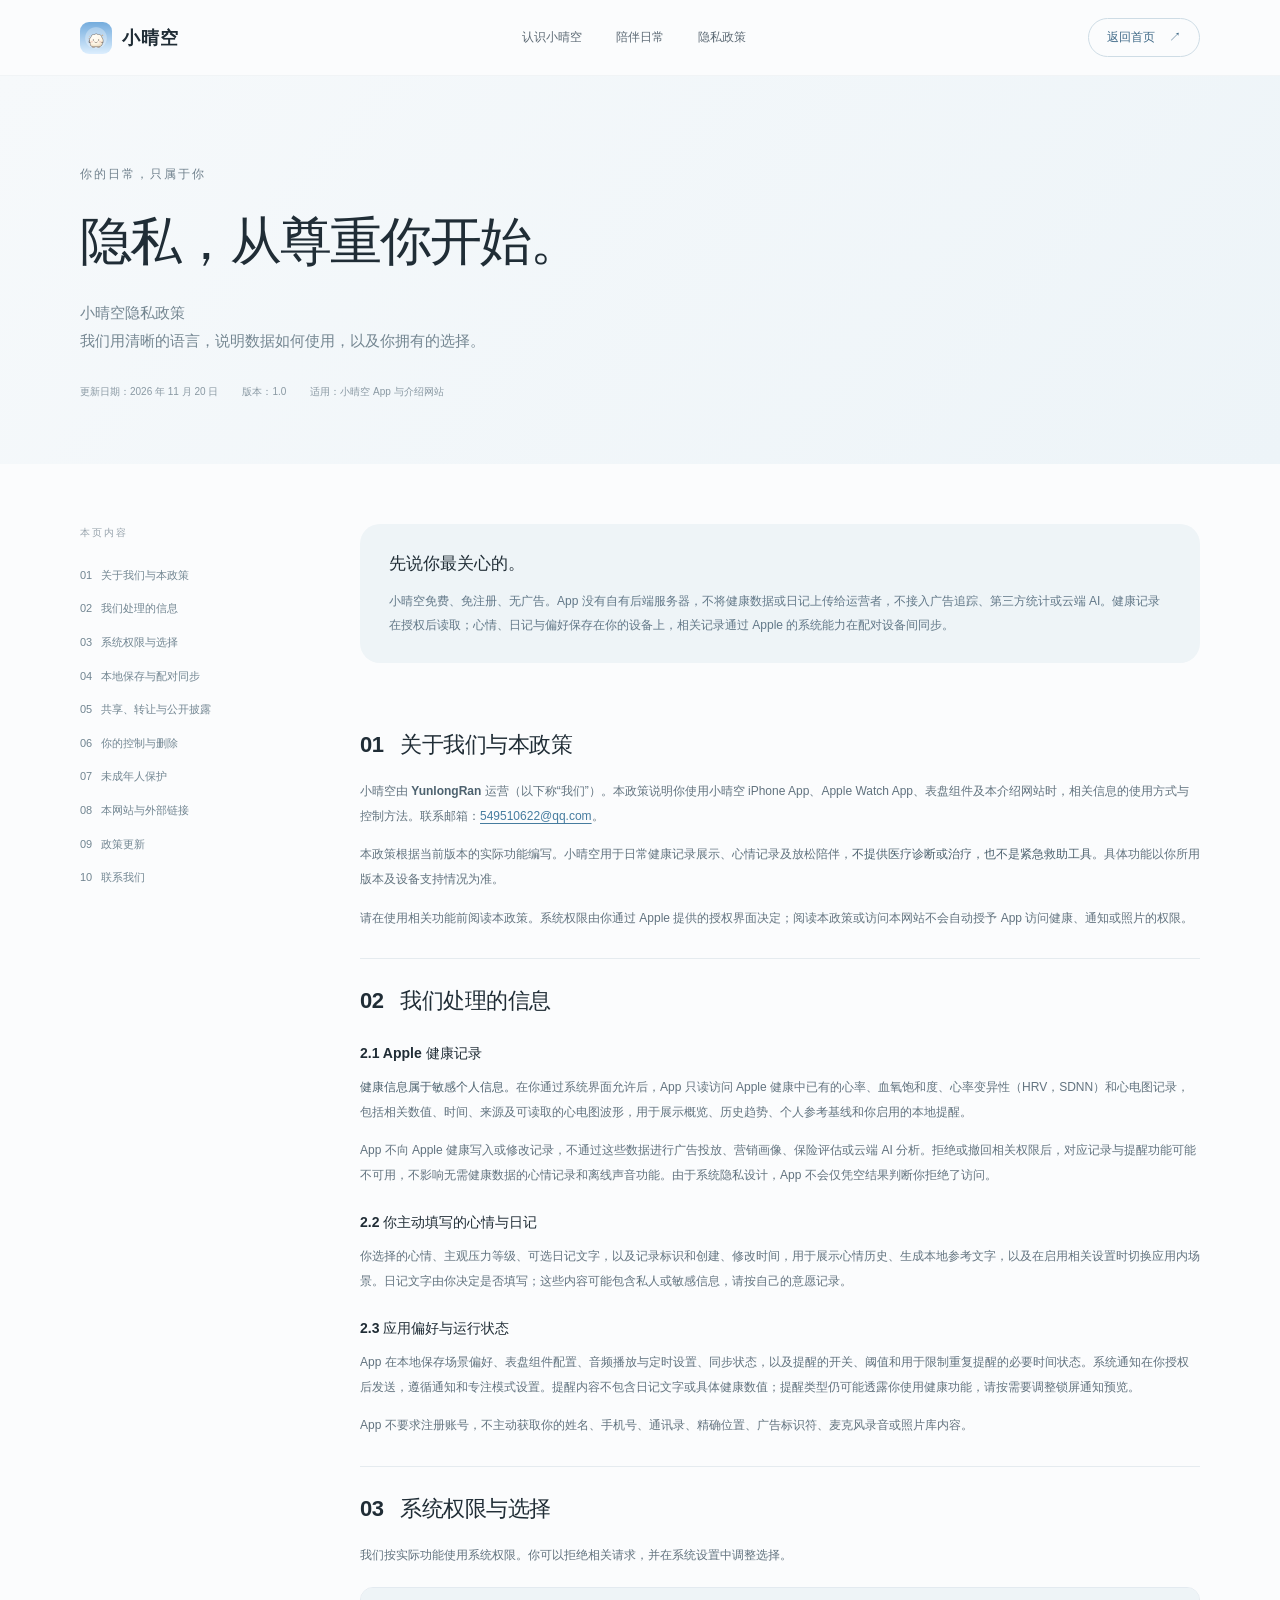
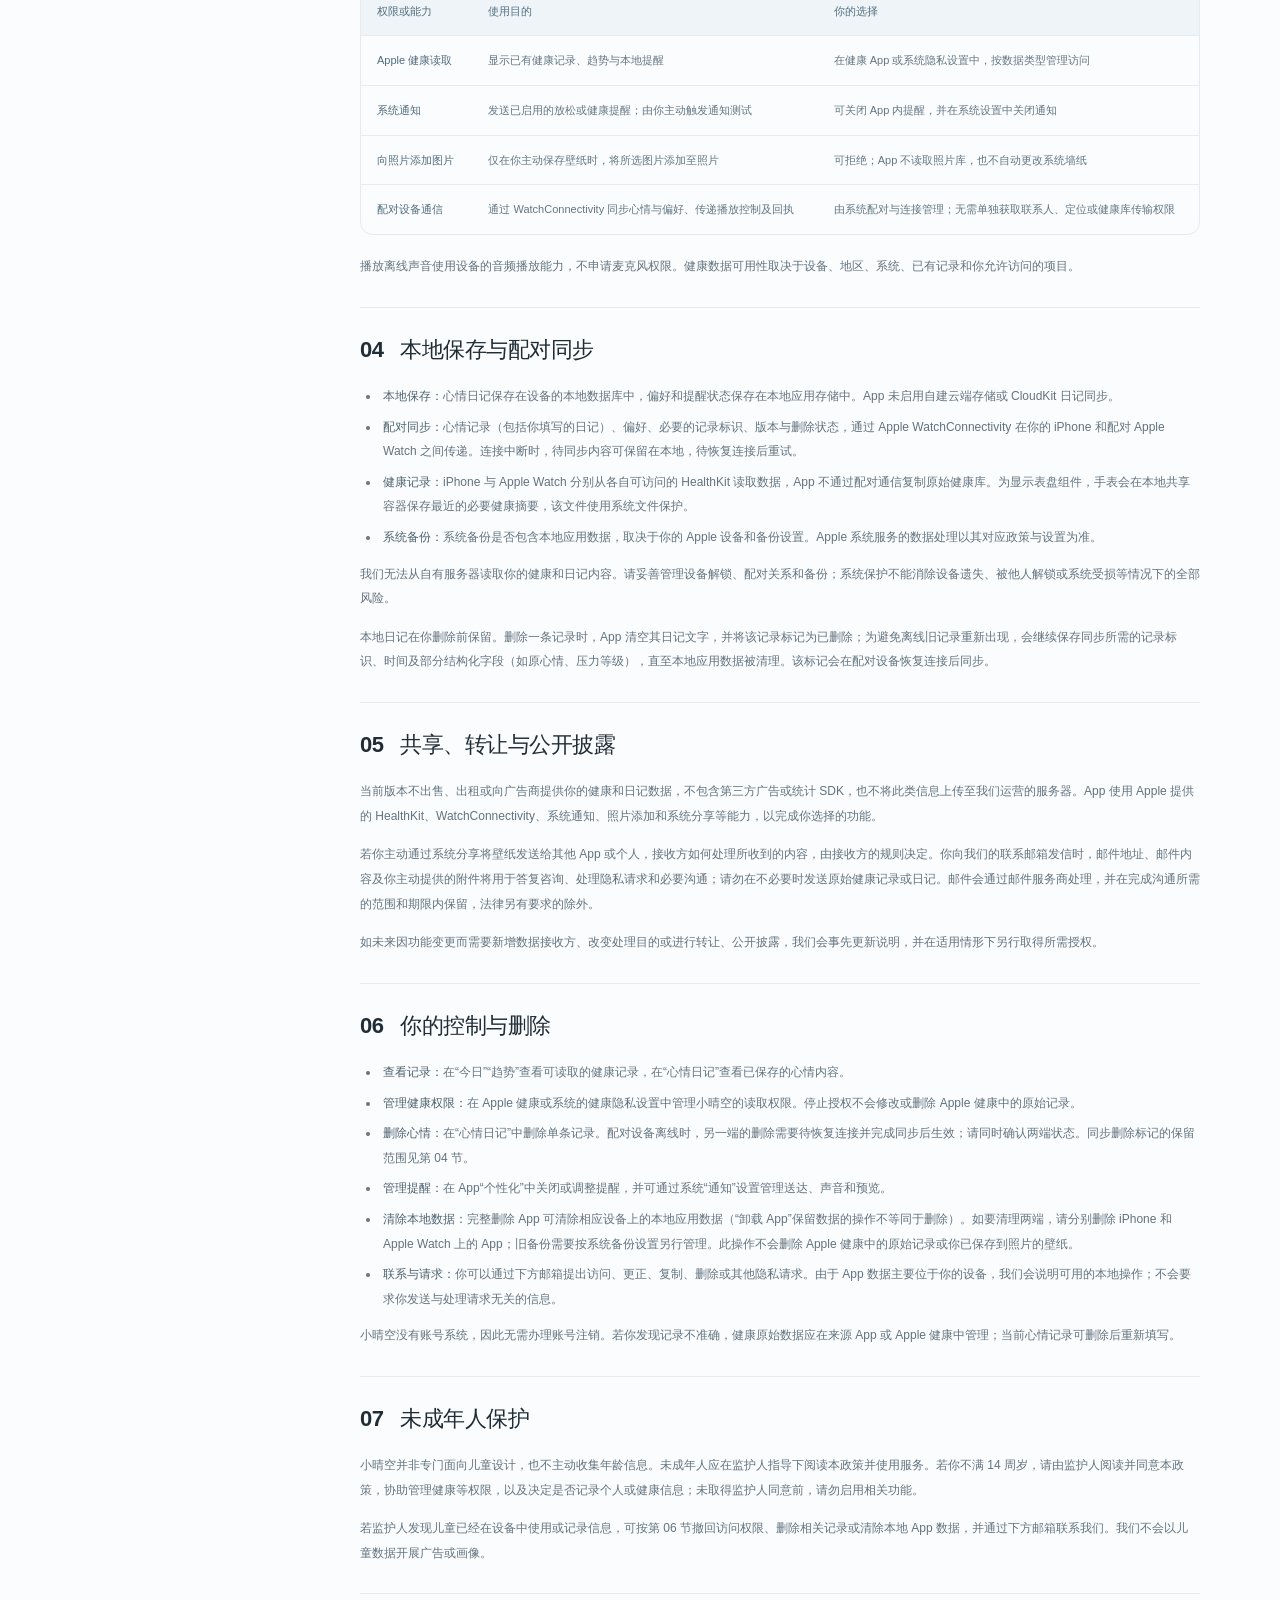
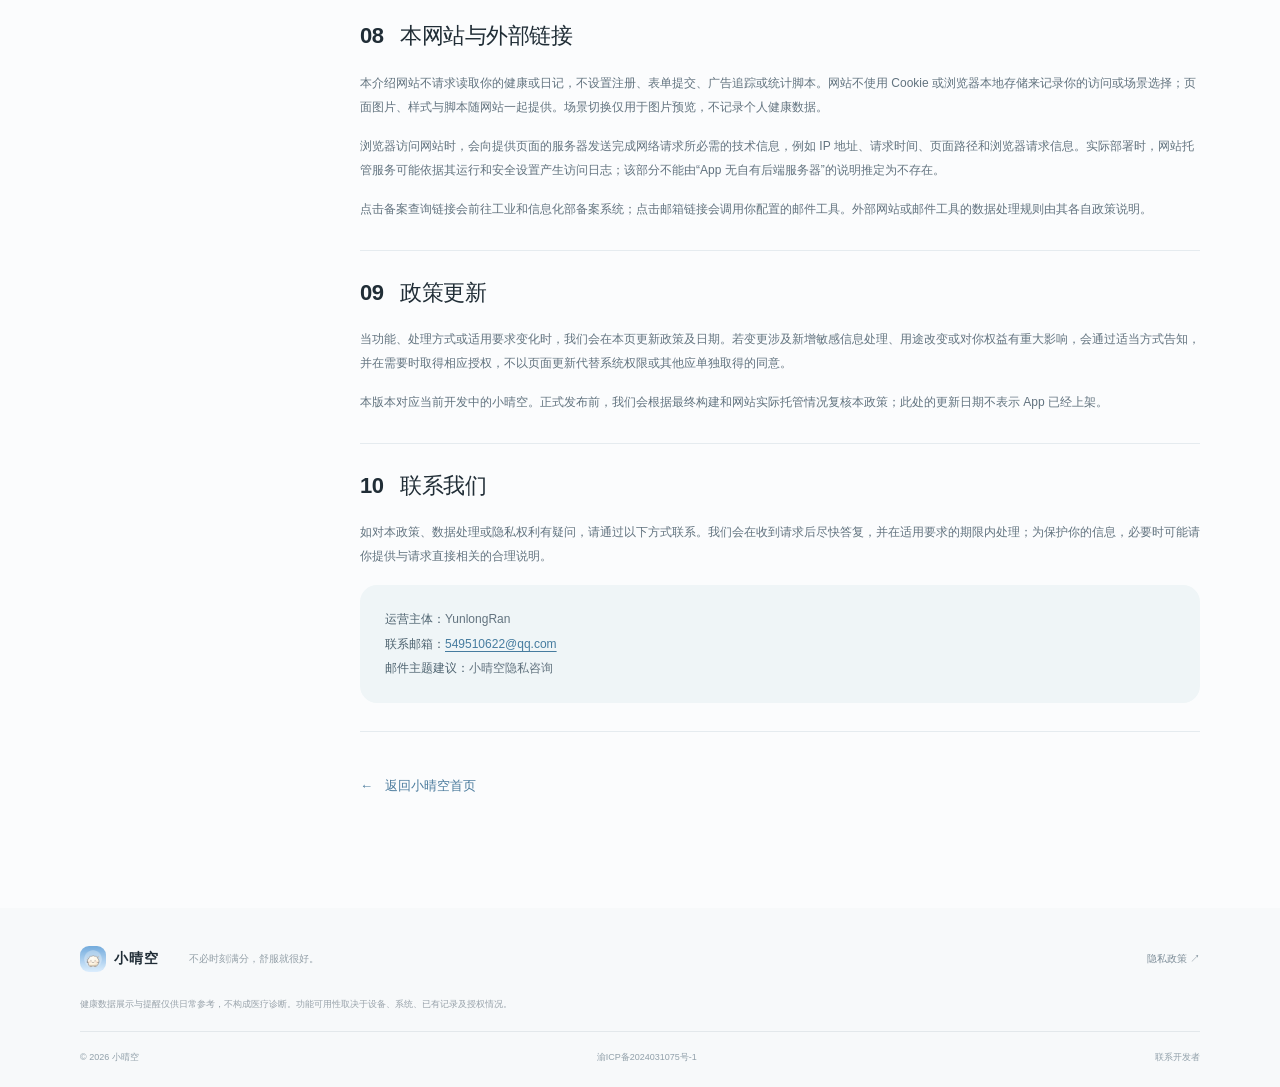
==== website/privacy.html @ cc20ade6 "feat: add Xiaoqingkong website with scroll animations" ====
<!doctype html>
<html lang="zh-CN">
<head>
  <meta charset="UTF-8">
  <meta name="viewport" content="width=device-width, initial-scale=1, viewport-fit=cover">
  <meta name="theme-color" content="#f8fafb">
  <meta name="description" content="了解小晴空如何在本地处理健康记录、心情日记和应用偏好，以及如何管理权限、删除记录和联系我们。">
  <title>隐私政策 · 小晴空</title>
  <link rel="icon" href="assets/app-icon.png" type="image/png">
  <link rel="apple-touch-icon" href="assets/app-icon.png">
  <link rel="stylesheet" href="styles.css?v=20261120-motion4">
  <script src="script.js?v=20261120-motion4" defer></script>
</head>
<body>
  <a class="skip-link" href="#main">跳到隐私政策正文</a>
  <header class="site-header"><nav class="nav container" aria-label="主导航"><a class="brand" href="./" aria-label="小晴空首页"><img src="assets/app-icon.png" alt="" width="32" height="32"><span>小晴空</span></a><div class="nav-links"><a href="index.html#features">认识小晴空</a><a href="index.html#moments">陪伴日常</a><a href="privacy.html" aria-current="page">隐私政策</a></div><a class="nav-cta" href="index.html">返回首页 <span aria-hidden="true">↗</span></a></nav></header>
  <main id="main">
    <div class="privacy-hero"><div class="container"><p class="eyebrow">你的日常，只属于你</p><h1>隐私，<br class="mobile-break">从尊重你开始。</h1><p class="privacy-lead">小晴空隐私政策<br>我们用清晰的语言，说明数据如何使用，以及你拥有的选择。</p><div class="policy-meta"><span>更新日期：2026 年 11 月 20 日</span><span>版本：1.0</span><span>适用：小晴空 App 与介绍网站</span></div></div></div>
    <div class="policy-layout container">
      <aside class="policy-sidebar" aria-label="政策目录"><p>本页内容</p><ol><li><a href="#about">01 &nbsp; 关于我们与本政策</a></li><li><a href="#information">02 &nbsp; 我们处理的信息</a></li><li><a href="#permissions">03 &nbsp; 系统权限与选择</a></li><li><a href="#storage">04 &nbsp; 本地保存与配对同步</a></li><li><a href="#sharing">05 &nbsp; 共享、转让与公开披露</a></li><li><a href="#control">06 &nbsp; 你的控制与删除</a></li><li><a href="#children">07 &nbsp; 未成年人保护</a></li><li><a href="#website">08 &nbsp; 本网站与外部链接</a></li><li><a href="#changes">09 &nbsp; 政策更新</a></li><li><a href="#contact">10 &nbsp; 联系我们</a></li></ol></aside>
      <article class="policy-body" aria-label="小晴空隐私政策正文">
        <details class="policy-mobile-toc"><summary>查看政策目录</summary><ol><li><a href="#about">关于我们与本政策</a></li><li><a href="#information">我们处理的信息</a></li><li><a href="#permissions">系统权限与选择</a></li><li><a href="#storage">本地保存与配对同步</a></li><li><a href="#sharing">共享、转让与公开披露</a></li><li><a href="#control">你的控制与删除</a></li><li><a href="#children">未成年人保护</a></li><li><a href="#website">本网站与外部链接</a></li><li><a href="#changes">政策更新</a></li><li><a href="#contact">联系我们</a></li></ol></details>
        <div class="policy-summary"><h2>先说你最关心的。</h2><p>小晴空免费、免注册、无广告。App 没有自有后端服务器，不将健康数据或日记上传给运营者，不接入广告追踪、第三方统计或云端 AI。健康记录在授权后读取；心情、日记与偏好保存在你的设备上，相关记录通过 Apple 的系统能力在配对设备间同步。</p></div>

        <section id="about" class="policy-section"><h2>01 &nbsp; 关于我们与本政策</h2><p>小晴空由 <strong>YunlongRan</strong> 运营（以下称“我们”）。本政策说明你使用小晴空 iPhone App、Apple Watch App、表盘组件及本介绍网站时，相关信息的使用方式与控制方法。联系邮箱：<a href="mailto:549510622@qq.com">549510622@qq.com</a>。</p><p>本政策根据当前版本的实际功能编写。小晴空用于日常健康记录展示、心情记录及放松陪伴，<strong>不提供医疗诊断或治疗，也不是紧急救助工具</strong>。具体功能以你所用版本及设备支持情况为准。</p><p>请在使用相关功能前阅读本政策。系统权限由你通过 Apple 提供的授权界面决定；阅读本政策或访问本网站不会自动授予 App 访问健康、通知或照片的权限。</p></section>

        <section id="information" class="policy-section"><h2>02 &nbsp; 我们处理的信息</h2><h3>2.1 Apple 健康记录</h3><p><strong>健康信息属于敏感个人信息。</strong>在你通过系统界面允许后，App 只读访问 Apple 健康中已有的心率、血氧饱和度、心率变异性（HRV，SDNN）和心电图记录，包括相关数值、时间、来源及可读取的心电图波形，用于展示概览、历史趋势、个人参考基线和你启用的本地提醒。</p><p>App 不向 Apple 健康写入或修改记录，不通过这些数据进行广告投放、营销画像、保险评估或云端 AI 分析。拒绝或撤回相关权限后，对应记录与提醒功能可能不可用，不影响无需健康数据的心情记录和离线声音功能。由于系统隐私设计，App 不会仅凭空结果判断你拒绝了访问。</p><h3>2.2 你主动填写的心情与日记</h3><p>你选择的心情、主观压力等级、可选日记文字，以及记录标识和创建、修改时间，用于展示心情历史、生成本地参考文字，以及在启用相关设置时切换应用内场景。日记文字由你决定是否填写；这些内容可能包含私人或敏感信息，请按自己的意愿记录。</p><h3>2.3 应用偏好与运行状态</h3><p>App 在本地保存场景偏好、表盘组件配置、音频播放与定时设置、同步状态，以及提醒的开关、阈值和用于限制重复提醒的必要时间状态。系统通知在你授权后发送，遵循通知和专注模式设置。提醒内容不包含日记文字或具体健康数值；提醒类型仍可能透露你使用健康功能，请按需要调整锁屏通知预览。</p><p>App 不要求注册账号，不主动获取你的姓名、手机号、通讯录、精确位置、广告标识符、麦克风录音或照片库内容。</p></section>

        <section id="permissions" class="policy-section"><h2>03 &nbsp; 系统权限与选择</h2><p>我们按实际功能使用系统权限。你可以拒绝相关请求，并在系统设置中调整选择。</p><div class="permission-table-wrap"><table class="permission-table"><thead><tr><th scope="col">权限或能力</th><th scope="col">使用目的</th><th scope="col">你的选择</th></tr></thead><tbody><tr><td>Apple 健康读取</td><td>显示已有健康记录、趋势与本地提醒</td><td>在健康 App 或系统隐私设置中，按数据类型管理访问</td></tr><tr><td>系统通知</td><td>发送已启用的放松或健康提醒；由你主动触发通知测试</td><td>可关闭 App 内提醒，并在系统设置中关闭通知</td></tr><tr><td>向照片添加图片</td><td>仅在你主动保存壁纸时，将所选图片添加至照片</td><td>可拒绝；App 不读取照片库，也不自动更改系统墙纸</td></tr><tr><td>配对设备通信</td><td>通过 WatchConnectivity 同步心情与偏好、传递播放控制及回执</td><td>由系统配对与连接管理；无需单独获取联系人、定位或健康库传输权限</td></tr></tbody></table></div><p>播放离线声音使用设备的音频播放能力，不申请麦克风权限。健康数据可用性取决于设备、地区、系统、已有记录和你允许访问的项目。</p></section>

        <section id="storage" class="policy-section"><h2>04 &nbsp; 本地保存与配对同步</h2><ul><li><strong>本地保存：</strong>心情日记保存在设备的本地数据库中，偏好和提醒状态保存在本地应用存储中。App 未启用自建云端存储或 CloudKit 日记同步。</li><li><strong>配对同步：</strong>心情记录（包括你填写的日记）、偏好、必要的记录标识、版本与删除状态，通过 Apple WatchConnectivity 在你的 iPhone 和配对 Apple Watch 之间传递。连接中断时，待同步内容可保留在本地，待恢复连接后重试。</li><li><strong>健康记录：</strong>iPhone 与 Apple Watch 分别从各自可访问的 HealthKit 读取数据，App 不通过配对通信复制原始健康库。为显示表盘组件，手表会在本地共享容器保存最近的必要健康摘要，该文件使用系统文件保护。</li><li><strong>系统备份：</strong>系统备份是否包含本地应用数据，取决于你的 Apple 设备和备份设置。Apple 系统服务的数据处理以其对应政策与设置为准。</li></ul><p>我们无法从自有服务器读取你的健康和日记内容。请妥善管理设备解锁、配对关系和备份；系统保护不能消除设备遗失、被他人解锁或系统受损等情况下的全部风险。</p><p>本地日记在你删除前保留。删除一条记录时，App 清空其日记文字，并将该记录标记为已删除；为避免离线旧记录重新出现，会继续保存同步所需的记录标识、时间及部分结构化字段（如原心情、压力等级），直至本地应用数据被清理。该标记会在配对设备恢复连接后同步。</p></section>

        <section id="sharing" class="policy-section"><h2>05 &nbsp; 共享、转让与公开披露</h2><p>当前版本不出售、出租或向广告商提供你的健康和日记数据，不包含第三方广告或统计 SDK，也不将此类信息上传至我们运营的服务器。App 使用 Apple 提供的 HealthKit、WatchConnectivity、系统通知、照片添加和系统分享等能力，以完成你选择的功能。</p><p>若你主动通过系统分享将壁纸发送给其他 App 或个人，接收方如何处理所收到的内容，由接收方的规则决定。你向我们的联系邮箱发信时，邮件地址、邮件内容及你主动提供的附件将用于答复咨询、处理隐私请求和必要沟通；请勿在不必要时发送原始健康记录或日记。邮件会通过邮件服务商处理，并在完成沟通所需的范围和期限内保留，法律另有要求的除外。</p><p>如未来因功能变更而需要新增数据接收方、改变处理目的或进行转让、公开披露，我们会事先更新说明，并在适用情形下另行取得所需授权。</p></section>

        <section id="control" class="policy-section"><h2>06 &nbsp; 你的控制与删除</h2><ul><li><strong>查看记录：</strong>在“今日”“趋势”查看可读取的健康记录，在“心情日记”查看已保存的心情内容。</li><li><strong>管理健康权限：</strong>在 Apple 健康或系统的健康隐私设置中管理小晴空的读取权限。停止授权不会修改或删除 Apple 健康中的原始记录。</li><li><strong>删除心情：</strong>在“心情日记”中删除单条记录。配对设备离线时，另一端的删除需要待恢复连接并完成同步后生效；请同时确认两端状态。同步删除标记的保留范围见第 04 节。</li><li><strong>管理提醒：</strong>在 App“个性化”中关闭或调整提醒，并可通过系统“通知”设置管理送达、声音和预览。</li><li><strong>清除本地数据：</strong>完整删除 App 可清除相应设备上的本地应用数据（“卸载 App”保留数据的操作不等同于删除）。如要清理两端，请分别删除 iPhone 和 Apple Watch 上的 App；旧备份需要按系统备份设置另行管理。此操作不会删除 Apple 健康中的原始记录或你已保存到照片的壁纸。</li><li><strong>联系与请求：</strong>你可以通过下方邮箱提出访问、更正、复制、删除或其他隐私请求。由于 App 数据主要位于你的设备，我们会说明可用的本地操作；不会要求你发送与处理请求无关的信息。</li></ul><p>小晴空没有账号系统，因此无需办理账号注销。若你发现记录不准确，健康原始数据应在来源 App 或 Apple 健康中管理；当前心情记录可删除后重新填写。</p></section>

        <section id="children" class="policy-section"><h2>07 &nbsp; 未成年人保护</h2><p>小晴空并非专门面向儿童设计，也不主动收集年龄信息。未成年人应在监护人指导下阅读本政策并使用服务。若你不满 14 周岁，请由监护人阅读并同意本政策，协助管理健康等权限，以及决定是否记录个人或健康信息；未取得监护人同意前，请勿启用相关功能。</p><p>若监护人发现儿童已经在设备中使用或记录信息，可按第 06 节撤回访问权限、删除相关记录或清除本地 App 数据，并通过下方邮箱联系我们。我们不会以儿童数据开展广告或画像。</p></section>

        <section id="website" class="policy-section"><h2>08 &nbsp; 本网站与外部链接</h2><p>本介绍网站不请求读取你的健康或日记，不设置注册、表单提交、广告追踪或统计脚本。网站不使用 Cookie 或浏览器本地存储来记录你的访问或场景选择；页面图片、样式与脚本随网站一起提供。场景切换仅用于图片预览，不记录个人健康数据。</p><p>浏览器访问网站时，会向提供页面的服务器发送完成网络请求所必需的技术信息，例如 IP 地址、请求时间、页面路径和浏览器请求信息。实际部署时，网站托管服务可能依据其运行和安全设置产生访问日志；该部分不能由“App 无自有后端服务器”的说明推定为不存在。</p><p>点击备案查询链接会前往工业和信息化部备案系统；点击邮箱链接会调用你配置的邮件工具。外部网站或邮件工具的数据处理规则由其各自政策说明。</p></section>

        <section id="changes" class="policy-section"><h2>09 &nbsp; 政策更新</h2><p>当功能、处理方式或适用要求变化时，我们会在本页更新政策及日期。若变更涉及新增敏感信息处理、用途改变或对你权益有重大影响，会通过适当方式告知，并在需要时取得相应授权，不以页面更新代替系统权限或其他应单独取得的同意。</p><p>本版本对应当前开发中的小晴空。正式发布前，我们会根据最终构建和网站实际托管情况复核本政策；此处的更新日期不表示 App 已经上架。</p></section>

        <section id="contact" class="policy-section"><h2>10 &nbsp; 联系我们</h2><p>如对本政策、数据处理或隐私权利有疑问，请通过以下方式联系。我们会在收到请求后尽快答复，并在适用要求的期限内处理；为保护你的信息，必要时可能请你提供与请求直接相关的合理说明。</p><div class="contact-card"><p><strong>运营主体：</strong>YunlongRan</p><p><strong>联系邮箱：</strong><a href="mailto:549510622@qq.com">549510622@qq.com</a></p><p><strong>邮件主题建议：</strong>小晴空隐私咨询</p></div></section>
        <a class="text-link policy-back" href="index.html"><span aria-hidden="true">←</span> 返回小晴空首页</a>
      </article>
    </div>
  </main>
  <footer class="site-footer"><div class="container"><div class="footer-main"><a class="brand" href="./"><img src="assets/app-icon.png" alt="" width="26" height="26"><span>小晴空</span></a><p>不必时刻满分，舒服就很好。</p><a href="privacy.html" aria-current="page">隐私政策 <span aria-hidden="true">↗</span></a></div><p class="footer-note">健康数据展示与提醒仅供日常参考，不构成医疗诊断。功能可用性取决于设备、系统、已有记录及授权情况。</p><div class="footer-bottom"><span>© 2026 小晴空</span><a href="https://beian.miit.gov.cn/" target="_blank" rel="noopener noreferrer">渝ICP备2024031075号-1</a><a href="mailto:549510622@qq.com">联系开发者</a></div></div></footer>
</body>
</html>
---- website/styles.css ----
@charset "UTF-8";
:root{--ink:#202d36;--muted:#687782;--blue:#477fa9;--pale:#eff5f8;--line:#e4e9ec;--paper:#fbfcfd;--font:-apple-system,BlinkMacSystemFont,"SF Pro Display","SF Pro Text","PingFang SC","Hiragino Sans GB","Microsoft YaHei",sans-serif}
*{box-sizing:border-box}html{scroll-behavior:smooth;scroll-padding-top:88px}body{margin:0;background:var(--paper);color:var(--ink);font-family:var(--font);-webkit-font-smoothing:antialiased}a{color:inherit;text-decoration:none}button{font:inherit}img{max-width:100%;height:auto}button,a{-webkit-tap-highlight-color:transparent}a:focus-visible,button:focus-visible,summary:focus-visible{outline:3px solid #397bab;outline-offset:6px}::selection{background:#d4e8f4}p,h1,h2,h3{margin:0}p{line-height:1.8}svg{display:block}.container{width:min(1120px,calc(100% - 96px));margin-inline:auto}.skip-link{position:fixed;top:-80px;left:20px;z-index:100;background:white;padding:12px 20px;border-radius:10px}.skip-link:focus{top:14px}.site-header{height:76px;position:sticky;top:0;z-index:30;background:#fbfcfdeb;backdrop-filter:blur(22px);-webkit-backdrop-filter:blur(22px);border-bottom:1px solid #e8edf080}.nav{height:100%;display:flex;align-items:center;justify-content:space-between;gap:24px}.brand{display:inline-flex;align-items:center;gap:10px;white-space:nowrap;font-size:18px;font-weight:650;letter-spacing:1px}.brand img{border-radius:9px;flex-shrink:0}.nav-links{display:flex;gap:34px;align-items:center;font-size:12px;color:#5d6a75}.nav-links a{padding-block:15px;transition:color .2s}.nav-links a:hover,.footer-main>a:hover{color:var(--blue)}.nav-cta{font-size:12px;border:1px solid #cedce5;border-radius:24px;padding:10px 18px;color:#416b89;display:flex;align-items:center;gap:14px;white-space:nowrap;transition:background .2s}.nav-cta:hover{background:#eaf2f7}.hero{position:relative;isolation:isolate;overflow:hidden;background:linear-gradient(110deg,#f9fbfc 35%,#eff6fb 100%)}.hero-glow{position:absolute;z-index:-1;width:950px;height:950px;right:-150px;top:-200px;background:radial-gradient(ellipse,#d9eaf7a8,transparent 65%)}.hero-inner{min-height:738px;display:grid;grid-template-columns:1.08fr 1fr;align-items:center;gap:20px}.hero-copy{padding-bottom:25px;z-index:2}.eyebrow{font-size:12px;letter-spacing:2px;font-weight:500;color:#70818d;margin-bottom:25px}.sun-mark{font-size:19px;margin-right:8px;color:#c6a66d;vertical-align:-1px}.hero h1{font-size:clamp(42px,4.7vw,66px);line-height:1.3;font-weight:600;letter-spacing:-2.5px}.blue-text{color:#608eb2}.hero-description{font-size:15px;color:var(--muted);margin-top:27px;line-height:2}.hero-actions{display:flex;align-items:center;gap:28px;margin-top:34px}.button{display:inline-flex;align-items:center;justify-content:center;gap:28px;font-size:13px;border-radius:30px;min-height:48px;padding:0 25px;transition:transform .2s,background .2s}.button:hover{transform:translateY(-2px)}.button-primary{background:#477fa9;color:white;box-shadow:0 6px 16px #477fa912}.button-primary:hover{background:#376c96}.text-link{color:#4b7b9d;display:inline-flex;gap:12px;align-items:center;font-size:13px;min-height:44px}.text-link:hover{color:#285a7e}.hero-platforms{margin-top:35px;color:#87939c;font-size:11px;letter-spacing:.5px}.hero-platforms span{margin-right:6px;color:#7e939f}.mobile-break{display:none}.hero-art{height:650px;position:relative;min-width:0;perspective:1200px}.orbit{position:absolute;border:1px solid #b6cddd55;border-radius:50%;width:510px;height:510px;top:60px;left:0}.orbit-two{width:620px;height:620px;top:4px;left:-55px;border-color:#b6cddd30}.phone{position:absolute;width:280px;height:575px;left:90px;top:30px;border-radius:48px;padding:7px;background:linear-gradient(100deg,#c9cbd0,#f0f1f3 7%,#cacdd1 9%,#e9edf0 92%,#9ba5ad 97%);box-shadow:24px 30px 60px #385e7b20,4px 4px 5px #5266742c,inset 0 0 0 1px #ffffff;transform:rotate(-7deg);animation:device-in 1s cubic-bezier(.2,.65,.3,1) both}.phone:before{content:"";position:absolute;height:47px;width:3px;left:-2px;top:140px;border-radius:4px;background:#bcc4c9}.phone:after{content:"";position:absolute;height:59px;width:3px;right:-2px;top:170px;border-radius:4px;background:#bcc4c9}.phone-screen{border:4px solid #28343e;background:linear-gradient(145deg,#e5f0f9 0,#f9fbfd 55%);border-radius:42px;height:100%;position:relative;overflow:hidden}.phone-status{height:48px;position:relative;display:flex;align-items:center;justify-content:space-between;padding:0 23px;font-size:10px;font-weight:600;color:#172b3d}.dynamic-island{background:#20272d;border-radius:18px;width:76px;height:22px;position:absolute;left:50%;top:10px;transform:translateX(-50%)}.status-symbols{font-size:12px;letter-spacing:2px}.phone-page{padding:9px 17px}.phone-heading{display:flex;align-items:center;justify-content:space-between;color:#738593;font-size:8px;letter-spacing:.4px}.settings-symbol{font-size:19px}.phone-page>h2{font-size:24px;line-height:1.35;font-weight:550;letter-spacing:-.7px;margin-top:4px}.phone-subtitle{font-size:8px;color:#7d8b97;margin-top:6px}.phone-health{margin-top:13px;background:#ffffffa8;border:1px solid #ffffff;border-radius:19px;padding:15px 14px 11px;box-shadow:0 3px 14px #42617a04}.metric-label{font-size:8px;display:flex;justify-content:space-between;color:#4d6579}.metric-label>span:last-child{font-size:7px;color:#8c9aa5}.metric-number{font-size:38px;color:#4a80a9;line-height:1.45;font-weight:300;letter-spacing:-1px}.metric-number small{font-size:11px;letter-spacing:0}.health-chart{width:100%;height:42px}.phone-baseline{font-size:7px;color:#8c9aa5;margin-top:5px}.phone-metrics{display:grid;grid-template-columns:1fr 1fr;gap:9px;margin-top:10px}.phone-metrics>div{border-radius:16px;background:#ffffffb5;padding:10px 13px}.phone-metrics span{font-size:8px;color:#648198}.phone-metrics p{font-size:26px;font-weight:350;color:#3c5569;line-height:1.5}.phone-metrics small{font-size:7px;color:#8495a1}.phone-mood-title{margin-top:14px;display:flex;justify-content:space-between;align-items:center;font-size:9px}.phone-mood-title b{font-weight:500}.phone-mood-title span{font-size:7px;color:#6c8eaa}.phone-moods{display:flex;margin-top:8px;gap:1px}.phone-moods img{width:20%;object-fit:contain}.phone-tabs{display:flex;justify-content:space-around;align-items:center;border-radius:23px;background:#ffffffb0;box-shadow:0 3px 12px #40617b10;padding:7px 4px;margin-top:10px;font-size:16px;color:#7c8e9b;line-height:1;text-align:center}.phone-tabs span{display:grid;gap:4px;width:25%;justify-items:center}.phone-tabs small{font-size:7px}.phone-tabs .selected{color:#447aa2}.home-indicator{position:absolute;bottom:6px;left:50%;transform:translateX(-50%);height:3px;width:85px;border-radius:3px;background:#263a4c}.floating-note{position:absolute;z-index:4;display:flex;align-items:center;gap:9px;background:#ffffffb0;backdrop-filter:blur(16px);-webkit-backdrop-filter:blur(16px);box-shadow:0 12px 40px #5779900e;border:1px solid #fff;border-radius:14px;padding:13px 17px;font-size:10px;color:#5a778a;white-space:nowrap}.note-mood{top:99px;left:-15px;transform:rotate(-5deg)}.note-dot{width:6px;height:6px;background:#83a68e;display:inline-block;border-radius:50%;flex-shrink:0}.note-privacy{bottom:88px;left:30px;transform:rotate(3deg)}.note-privacy svg{width:14px}.watch{position:absolute;width:143px;height:173px;top:330px;right:-5px;padding:6px;border-radius:39px;background:linear-gradient(110deg,#acb2b8,#e2e6e9 13%,#7f8a94 51%,#cbd2d7 85%,#8b969d);transform:rotate(10deg);box-shadow:12px 22px 34px #304f662a;z-index:5}.watch:before,.watch:after{content:"";position:absolute;z-index:-1;background:linear-gradient(90deg,#b4c3cb,#d4dfe5 40%,#bbcad4);width:83px;height:58px;left:30px;border-radius:15px}.watch:before{top:-40px}.watch:after{bottom:-40px}.watch-crown{position:absolute;right:-5px;top:45px;width:7px;height:24px;background:repeating-linear-gradient(0deg,#9aa6ae,#9aa6ae 1px,#c7d0d6 2px,#c7d0d6 3px);border-radius:3px}.watch-screen{height:100%;border-radius:33px;background:#141c23;display:flex;align-items:center;flex-direction:column;color:#cddfeb;overflow:hidden;padding:12px 9px}.watch-time{font-size:16px;letter-spacing:.8px;font-weight:450}.watch-screen img{width:70px;height:65px;object-fit:contain;margin-top:0}.watch-caption{font-size:7px;color:#c6d5df;margin-top:-3px}.watch-metric{font-size:16px;margin-top:11px;color:#d4e8f4;line-height:1}.watch-metric small{font-size:6px;color:#8fabbc}.art-caption{font-size:9px;color:#8a9da9;position:absolute;bottom:3px;left:85px;letter-spacing:.5px}.hero-bottom{display:flex;align-items:center;justify-content:space-between;height:76px;border-top:1px solid #c9d8e355;color:#81929d;font-size:10px;letter-spacing:.5px}.hero-bottom>div{display:flex;gap:20px;align-items:center}.hero-bottom i{width:2px;height:2px;background:#a4b2bc;border-radius:50%}.hero-bottom>a{font-size:18px;width:40px;height:40px;border-radius:50%;border:1px solid #c7d6e160;text-align:center;line-height:38px}.section-space{padding-top:110px;padding-bottom:110px}.section-heading{margin-bottom:47px}.section-heading .eyebrow{margin-bottom:17px}.section-heading h2,.privacy-section h2{font-size:43px;line-height:1.35;letter-spacing:-1.8px;font-weight:550}.section-heading>p:last-child{margin-top:20px;font-size:14px;color:var(--muted)}.feature-grid{display:grid;grid-template-columns:1.15fr 1fr;gap:24px}.feature-card{border-radius:30px;overflow:hidden;min-height:540px;position:relative;padding:38px}.health-feature{background:#edf3f7}.mood-feature{background:#f5f2eb}.card-label{font-size:11px;letter-spacing:1.3px;color:#7b8b97;margin-bottom:16px}.card-copy h3{font-size:30px;font-weight:550;line-height:1.4;letter-spacing:-1px}.card-copy>p:last-child{font-size:12px;color:#647580;margin-top:17px;max-width:330px;line-height:1.9}.trend-visual{margin-top:29px;background:#ffffffbd;border:1px solid white;border-radius:20px;padding:22px 22px 16px}.trend-top{font-size:10px;color:#627c91;display:flex;justify-content:space-between;align-items:center}.demo-label{font-size:8px;padding:2px 6px;background:#edf2f6;border-radius:4px}.trend-reading{font-size:36px;font-weight:350;color:#4a7da3;margin-top:10px;letter-spacing:-1px}.trend-reading>span{font-size:11px;letter-spacing:0}.trend-reading small{float:right;font-size:8px;letter-spacing:0;color:#8999a5;margin-top:25px}.trend-visual svg{width:100%;height:auto;margin-top:5px}.chart-days{display:flex;justify-content:space-between;margin-top:10px;font-size:8px;color:#95a3ad}.card-footnote{font-size:9px;color:#8698a5;margin-top:15px}.mood-main{display:block;width:200px;height:200px;object-fit:contain;margin:13px auto 0;filter:drop-shadow(0 10px 20px #ab967516)}.mood-pills{display:flex;justify-content:center;gap:10px;margin-top:4px}.mood-pills span{padding:7px 13px;border-radius:20px;background:#fff9;font-size:10px;color:#958570}.moments{background:#f2f5f6}.moments .section-heading{text-align:center}.scene-showcase{position:relative;min-height:485px;border-radius:30px;overflow:hidden;isolation:isolate;background:#263c32}.scene-image{width:100%;height:100%;position:absolute;inset:0;object-fit:cover;z-index:-2}.scene-shade{background:linear-gradient(90deg,#101f21a6 5%,#14282135 80%),linear-gradient(0deg,#1020298c,transparent 50%);position:absolute;inset:0;z-index:-1}.scene-copy{color:#fff;padding:65px 60px;max-width:600px}.scene-copy .card-label{color:#d4e0d8;font-size:10px;margin-bottom:24px}.scene-copy h3{font-size:40px;font-weight:500;letter-spacing:-1px;line-height:1.4}.scene-copy>p:not(.card-label){margin-top:21px;font-size:12px;color:#e1e9e5}.scene-tags{display:flex;gap:12px;margin-top:24px;color:#e0e9e6}.scene-tags span{font-size:9px;padding:4px 10px;border:1px solid #d5e8dd40;border-radius:14px}.scene-switcher{display:flex;position:absolute;bottom:28px;left:50%;transform:translateX(-50%);gap:4px;border:1px solid #ffffff35;border-radius:30px;background:#ffffff15;padding:5px;backdrop-filter:blur(16px);-webkit-backdrop-filter:blur(16px)}.scene-switcher button{border:0;background:none;color:#e4ebe6;font-size:11px;min-width:68px;min-height:36px;border-radius:24px;cursor:pointer;transition:background .25s,color .25s}.scene-switcher button[aria-pressed=true]{background:#fff;color:#354e43}.scene-switcher button:hover{background:#ffffff30}.scene-switcher button[aria-pressed=true]:hover{background:#fff}.scene-preview-label{position:absolute;right:25px;bottom:31px;color:#d4ded9;font-size:9px;letter-spacing:1px}.small-features{display:grid;grid-template-columns:repeat(3,1fr);gap:55px;margin-top:50px}.line-icon{font-size:30px;display:block;color:#728d9e;margin-bottom:16px;line-height:1.4}.small-feature h3{font-size:17px;font-weight:550;letter-spacing:-.3px}.small-feature p{font-size:12px;color:#657782;margin-top:13px;line-height:1.95}.privacy-section{text-align:center;padding-block:125px}.privacy-symbol{width:68px;height:78px;margin:0 auto 27px;color:#80a08e}.privacy-symbol svg{width:54px;height:62px;margin:auto}.privacy-section .eyebrow{margin-bottom:20px}.privacy-section h2{font-size:48px}.privacy-section>p:not(.eyebrow){font-size:14px;color:#657782;margin-top:24px;line-height:2}.privacy-section>.text-link{margin-top:23px}.availability-section{background:linear-gradient(150deg,#ecf3f8,#f3f6f8 65%,#e8f0f6);text-align:center;padding:80px 0 85px}.availability-icon{border-radius:23px;box-shadow:0 9px 24px #6288a426;margin-bottom:20px}.availability-inner>.eyebrow{margin-bottom:15px;letter-spacing:3px;color:#728d9e}.availability-inner h2{font-size:43px;letter-spacing:-1.5px;line-height:1.4;font-weight:550}.availability-inner>p:not(.eyebrow):not(.system-requirements){font-size:13px;color:#7d8d99;margin-top:18px}.availability-status{display:inline-flex;align-items:center;gap:10px;margin-top:29px;border:1px solid #d4e1e9;background:#ffffff70;border-radius:30px;padding:13px 22px;font-size:12px;color:#718b9c}.system-requirements{font-size:10px;color:#8999a5;margin-top:21px;line-height:1.9}.availability-inner>.text-link{font-size:11px;margin-top:14px}.site-footer{background:#f7f9fa;padding:38px 0 23px}.footer-main{display:flex;align-items:center;gap:30px}.footer-main .brand{font-size:14px;gap:8px}.footer-main>p{font-size:10px;color:#94a0a8}.footer-main>a:last-child{margin-left:auto;font-size:10px;color:#7c8c97}.footer-note{margin-top:24px;padding-bottom:18px;border-bottom:1px solid #e3e8eb;color:#98a2aa;font-size:9px;line-height:1.9}.footer-bottom{display:flex;align-items:center;justify-content:space-between;gap:15px;font-size:9px;color:#91a0aa;padding-top:19px}.footer-bottom a:hover{text-decoration:underline}.will-reveal{opacity:0;transform:translateY(18px);transition:opacity .75s ease,transform .75s cubic-bezier(.2,.7,.3,1)}.will-reveal.is-visible{opacity:1;transform:none}@keyframes device-in{from{opacity:0;transform:translateY(22px) rotate(-4deg)}to{opacity:1;transform:translateY(0) rotate(-7deg)}}
/* Privacy document uses the same navigation, spacing and palette. */
.privacy-hero{padding:88px 0 65px;background:linear-gradient(130deg,#f6f9fb,#edf4f8)}.privacy-hero .eyebrow{margin-bottom:20px}.privacy-hero h1{font-size:52px;line-height:1.35;letter-spacing:-2px;font-weight:550}.privacy-hero .privacy-lead{font-size:15px;line-height:1.9;color:#748691;margin-top:23px}.policy-meta{display:flex;gap:24px;margin-top:29px;font-size:10px;color:#8a99a3}.policy-layout{display:grid;grid-template-columns:210px minmax(0,1fr);gap:70px;padding-block:60px 100px}.policy-sidebar{align-self:start;position:sticky;top:110px}.policy-sidebar>p{font-size:10px;color:#98a4ad;letter-spacing:2px;margin-bottom:17px}.policy-sidebar ol{list-style:none;padding:0;margin:0}.policy-sidebar a{display:block;font-size:11px;line-height:1.6;padding:8px 0;color:#718591}.policy-sidebar a:hover{color:#3e779f}.policy-body{min-width:0}.policy-summary{background:#eef4f7;border-radius:20px;padding:26px 29px;margin-bottom:40px}.policy-summary h2{font-size:17px;font-weight:550;line-height:1.6;margin-bottom:12px}.policy-summary p{color:#627888;font-size:12px;line-height:2}.policy-section{padding-top:24px;padding-bottom:28px;border-bottom:1px solid #e5ebef;scroll-margin-top:88px}.policy-section h2{font-size:22px;font-weight:550;letter-spacing:-.5px;line-height:1.6;margin-bottom:17px}.policy-section h3{font-size:14px;line-height:1.7;margin-top:24px;margin-bottom:9px;font-weight:550}.policy-section p,.policy-section li{font-size:12px;color:#62737f;line-height:2.05}.policy-section p+p{margin-top:14px}.policy-section ul{padding-left:20px;margin:12px 0}.policy-section li{padding-left:3px;margin-block:6px}.policy-section strong{font-weight:550;color:#4d626f}.policy-section a{color:#467c9f;text-decoration:underline;text-underline-offset:3px;overflow-wrap:anywhere}.permission-table-wrap{overflow-x:auto;border-radius:13px;border:1px solid #e3eaf0;margin-block:19px}.permission-table{border-collapse:collapse;width:100%;text-align:left;font-size:11px;line-height:1.9}.permission-table th{font-weight:500;background:#eef4f7;color:#536f82;padding:13px 16px}.permission-table td{padding:14px 16px;color:#627683;border-top:1px solid #e5ebef;vertical-align:top}.permission-table td:first-child{min-width:80px;color:#506c7d}.contact-card{background:#eff5f7;border-radius:17px;padding:22px 25px;margin-top:16px}.contact-card p{margin:0!important}.policy-back{margin-top:32px}.policy-mobile-toc{display:none}
@media(min-width:1450px){.hero-inner{min-height:790px}.hero-art{transform:translateX(25px)}.hero h1{font-size:68px}}
@media(max-width:1050px){.container{width:calc(100% - 64px)}.hero-inner{min-height:700px;gap:0;grid-template-columns:1fr 1fr}.hero h1{font-size:52px;letter-spacing:-2px}.hero-art{transform:scale(.89);transform-origin:42% center}.phone{left:64px}.watch{right:-25px}.note-mood{left:-17px}.note-privacy{left:-10px}.hero-description{font-size:14px}.hero-actions{gap:18px}.feature-card{padding:30px;min-height:530px}.trend-visual{padding:18px 17px}.small-features{gap:32px}.policy-layout{grid-template-columns:170px minmax(0,1fr);gap:40px}}
@media(max-width:760px){.mobile-break{display:initial}html{scroll-padding-top:72px}.container{width:calc(100% - 40px)}.site-header{height:64px}.brand{font-size:16px;gap:8px}.brand img{width:29px;height:29px}.nav{gap:12px}.nav-links{gap:20px}.nav-links a:not(:last-child){display:none}.nav-links a{font-size:11px}.nav-cta{font-size:10px;padding:9px 13px;gap:7px}.hero-inner{grid-template-columns:1fr;min-height:0;text-align:center;padding-top:55px;gap:0}.hero-copy{padding-bottom:0}.eyebrow{font-size:10px;margin-bottom:22px;letter-spacing:1.6px}.sun-mark{font-size:16px}.hero h1{font-size:48px;letter-spacing:-1.8px;line-height:1.32}.hero-description{font-size:13px;line-height:1.95;margin-top:23px}.hero-actions{justify-content:center;gap:23px;margin-top:27px}.button{font-size:12px;min-height:45px;padding-inline:22px;gap:23px}.text-link{font-size:11px}.hero-platforms{font-size:9px;margin-top:24px}.hero-art{height:650px;width:390px;max-width:none;justify-self:center;transform:scale(.84);transform-origin:50% top;margin-top:37px;margin-bottom:-100px;text-align:left}.phone{left:47px;top:24px}.watch{right:-4px;top:325px}.orbit-one{left:-60px;width:500px;height:500px;top:12px}.orbit-two{left:-105px;width:590px;height:590px;top:-32px}.note-mood{left:-19px;top:81px;font-size:9px;padding:12px 13px}.note-privacy{bottom:88px;left:20px;font-size:10px}.art-caption{bottom:0;left:75px}.hero-bottom{height:auto;min-height:91px;flex-direction:column;justify-content:center;gap:12px;text-align:center;font-size:9px;padding-block:18px}.hero-bottom>div{gap:17px}.hero-bottom>a{display:none}.section-space{padding-top:70px;padding-bottom:70px}.section-heading{margin-bottom:30px}.section-heading h2,.privacy-section h2{font-size:32px;letter-spacing:-1px}.section-heading>p:last-child{font-size:12px;margin-top:18px}.section-heading .eyebrow{margin-bottom:14px}.feature-grid{grid-template-columns:1fr;gap:18px}.feature-card{min-height:0;border-radius:25px;padding:29px}.card-label{font-size:10px;margin-bottom:13px}.card-copy h3{font-size:27px}.card-copy>p:last-child{font-size:13px;margin-top:14px;max-width:100%}.trend-visual{margin-top:23px;padding:20px}.trend-reading small{font-size:7px;margin-top:27px}.trend-reading{font-size:34px}.card-footnote{font-size:8px}.mood-main{width:180px;height:180px;margin-top:4px}.mood-pills{margin-top:1px;margin-bottom:3px}.scene-showcase{min-height:465px;border-radius:25px}.scene-copy{padding:39px 28px}.scene-copy h3{font-size:33px}.scene-copy .card-label{margin-bottom:18px}.scene-copy>p:not(.card-label){font-size:11px;line-height:1.9;margin-top:18px}.scene-tags{gap:8px;margin-top:20px}.scene-tags span{font-size:8px;padding:4px 9px}.scene-image{object-position:center}.scene-shade{background:linear-gradient(90deg,#1022259c,#14282140),linear-gradient(0deg,#1426268c,transparent)}.scene-switcher{bottom:36px}.scene-preview-label{bottom:11px;right:0;width:100%;text-align:center;font-size:8px}.small-features{grid-template-columns:1fr;gap:0;margin-top:23px}.small-feature{padding:25px 4px;position:relative;padding-left:47px;border-bottom:1px solid #dce5e9}.small-feature:last-child{border-bottom:0;padding-bottom:0}.line-icon{font-size:25px;position:absolute;top:21px;left:0}.small-feature h3{font-size:16px}.small-feature p{font-size:13px;margin-top:9px;line-height:1.9}.privacy-section{padding-block:75px}.privacy-symbol{width:58px;height:64px;margin-bottom:20px}.privacy-symbol svg{width:46px;height:55px}.privacy-section h2{font-size:38px}.privacy-section>p:not(.eyebrow){font-size:12px;margin-top:19px;line-height:2}.privacy-section>.text-link{margin-top:17px}.availability-section{padding-block:55px}.availability-icon{width:75px;height:75px;border-radius:20px;margin-bottom:18px}.availability-inner h2{font-size:34px;letter-spacing:-1px}.availability-inner>p:not(.eyebrow):not(.system-requirements){font-size:12px;margin-top:15px}.availability-status{font-size:11px;padding:12px 20px;margin-top:23px}.system-requirements{font-size:9px}.site-footer{padding:29px 0 21px}.footer-main{gap:10px;flex-wrap:wrap}.footer-main .brand{font-size:13px}.footer-main .brand img{width:24px;height:24px}.footer-main>p{display:none}.footer-main>a:last-child{font-size:10px}.footer-note{font-size:9px;margin-top:21px}.footer-bottom{font-size:9px;gap:10px;flex-wrap:wrap;line-height:1.8;justify-content:space-between}.footer-bottom>a:last-child{display:none}.privacy-hero{padding:54px 0 43px}.privacy-hero h1{font-size:38px;letter-spacing:-1px}.privacy-hero .privacy-lead{font-size:12px;margin-top:18px}.policy-meta{font-size:9px;gap:15px;margin-top:21px;flex-wrap:wrap}.policy-layout{display:block;padding-block:29px 60px}.policy-sidebar{display:none}.policy-mobile-toc{display:block;background:#f0f5f8;border-radius:14px;padding:15px 20px;margin-bottom:25px;font-size:12px;color:#647f92}.policy-mobile-toc summary{cursor:pointer;min-height:25px;line-height:25px}.policy-mobile-toc ol{padding-left:20px;line-height:2.6;font-size:11px}.policy-summary{padding:23px;margin-bottom:22px;border-radius:17px}.policy-summary h2{font-size:16px}.policy-summary p{font-size:11px}.policy-section{padding-block:21px 24px}.policy-section h2{font-size:20px;margin-bottom:14px}.policy-section p,.policy-section li{font-size:14px}.policy-section h3{font-size:14px}.permission-table th,.permission-table td{padding:12px;font-size:12px}.contact-card{padding:19px 21px}}
@media(max-width:360px){.container{width:calc(100% - 32px)}.hero h1{font-size:42px}.nav-links{gap:0}.nav-cta{padding:8px 10px;font-size:9px}.hero-art{transform:scale(.76);margin-bottom:-125px}.hero-platforms{font-size:8px}.feature-card{padding:25px}.trend-reading small{display:none}.footer-bottom{font-size:8px}.hero-actions{gap:15px}}
/* Gentle motion follows normal scrolling and leaves content readable without JS. */
.site-header{transition:background .3s,box-shadow .3s}
.site-header.is-scrolled{background:#fbfcfdf5;box-shadow:0 5px 24px #365b7010}
.site-header:after{content:"";position:absolute;bottom:-1px;left:0;width:100%;height:2px;background:#76a2c0;transform:scaleX(var(--reading-progress,0));transform-origin:left;pointer-events:none}
.nav-links a{position:relative}
.nav-links a:after{content:"";position:absolute;bottom:8px;left:0;right:0;height:1px;background:currentColor;transform:scaleX(0);transform-origin:left;transition:transform .25s}
.nav-links a[aria-current=location]{color:var(--blue)}
.nav-links a[aria-current=location]:after{transform:scaleX(1)}
.hero-art{translate:0 var(--hero-shift,0px)}
.will-reveal{transform:translateY(52px);transition-duration:.85s;transition-delay:var(--reveal-delay,0ms)}
.feature-card.will-reveal:not(.is-visible){transform:translateY(64px) scale(.96)}
.feature-card{transition:translate .35s cubic-bezier(.2,.7,.3,1),box-shadow .35s,opacity .75s,transform .75s}
.mood-main{transition:transform .45s cubic-bezier(.2,.7,.3,1)}
.button,.nav-cta,.scene-switcher button{transition:transform .25s,background .25s,color .25s,box-shadow .25s}
.button:active,.nav-cta:active,.scene-switcher button:active{transform:scale(.97)}
.text-link>span,.nav-cta>span{display:inline-block;transition:transform .25s}
.scene-image-outgoing{pointer-events:none}
.scene-switcher button:focus-visible{outline-color:#fff;outline-offset:2px}
.motion-ready .hero-copy>*{animation:copy-in .8s cubic-bezier(.2,.7,.3,1) both}
.motion-ready .hero-copy>h1{animation-delay:80ms}
.motion-ready .hero-description{animation-delay:160ms}
.motion-ready .hero-actions{animation-delay:240ms}
.motion-ready .hero-platforms{animation-delay:320ms}
.motion-ready .phone{animation:device-in 1s cubic-bezier(.2,.65,.3,1) both,phone-float 7s ease-in-out 1s infinite}
.motion-ready .watch{animation:watch-float 6s ease-in-out infinite}
.motion-ready .floating-note{animation:note-float 6.5s ease-in-out infinite}
.motion-ready .note-privacy{animation-delay:-3s}
.motion-ready .hero:not(.hero-in-view) :is(.phone,.watch,.floating-note){animation-play-state:paused}
.motion-ready .trend-line{stroke-dasharray:1;stroke-dashoffset:calc(1 - var(--section-progress,0))}
.motion-ready .mood-main{transform:translateY(calc((1 - var(--section-progress,0)) * 64px)) rotate(calc((1 - var(--section-progress,0)) * -14deg)) scale(calc(.72 + var(--section-progress,0) * .28));transition:none}
.motion-ready .scene-image{transform:scale(calc(1 + var(--section-progress,0) * .16))}
.motion-ready .scene-copy{translate:0 calc((1 - var(--section-progress,0)) * 28px)}
.motion-ready .privacy-symbol{transform:translateY(calc((1 - var(--section-progress,0)) * 36px)) scale(calc(.65 + var(--section-progress,0) * .35))}
.motion-ready .availability-icon{transform:translateY(calc((1 - var(--section-progress,0)) * 36px)) scale(calc(.65 + var(--section-progress,0) * .35))}
@keyframes copy-in{from{opacity:0;transform:translateY(14px)}to{opacity:1;transform:translateY(0)}}
@keyframes phone-float{0%,100%{transform:translateY(0) rotate(-7deg)}50%{transform:translateY(-8px) rotate(-6deg)}}
@keyframes watch-float{0%,100%{transform:translateY(0) rotate(10deg)}50%{transform:translateY(7px) rotate(12deg)}}
@keyframes note-float{0%,100%{translate:0 0}50%{translate:0 -6px}}
@media(hover:hover) and (pointer:fine){
  .feature-card:hover{translate:0 -5px;box-shadow:0 18px 40px #355b7012}
  .mood-feature:hover .mood-main{scale:1.04}
  .text-link:hover>span,.nav-cta:hover>span{transform:translate(3px,-2px)}
  .button-primary:hover{box-shadow:0 9px 24px #477fa92a}
}
@media print{.site-header,.policy-sidebar,.policy-mobile-toc,.site-footer,.policy-back{display:none}.policy-layout{display:block}.privacy-hero{padding:20px 0;background:white}.container{width:100%}.policy-section{break-inside:avoid}.privacy-hero h1{font-size:30px}}
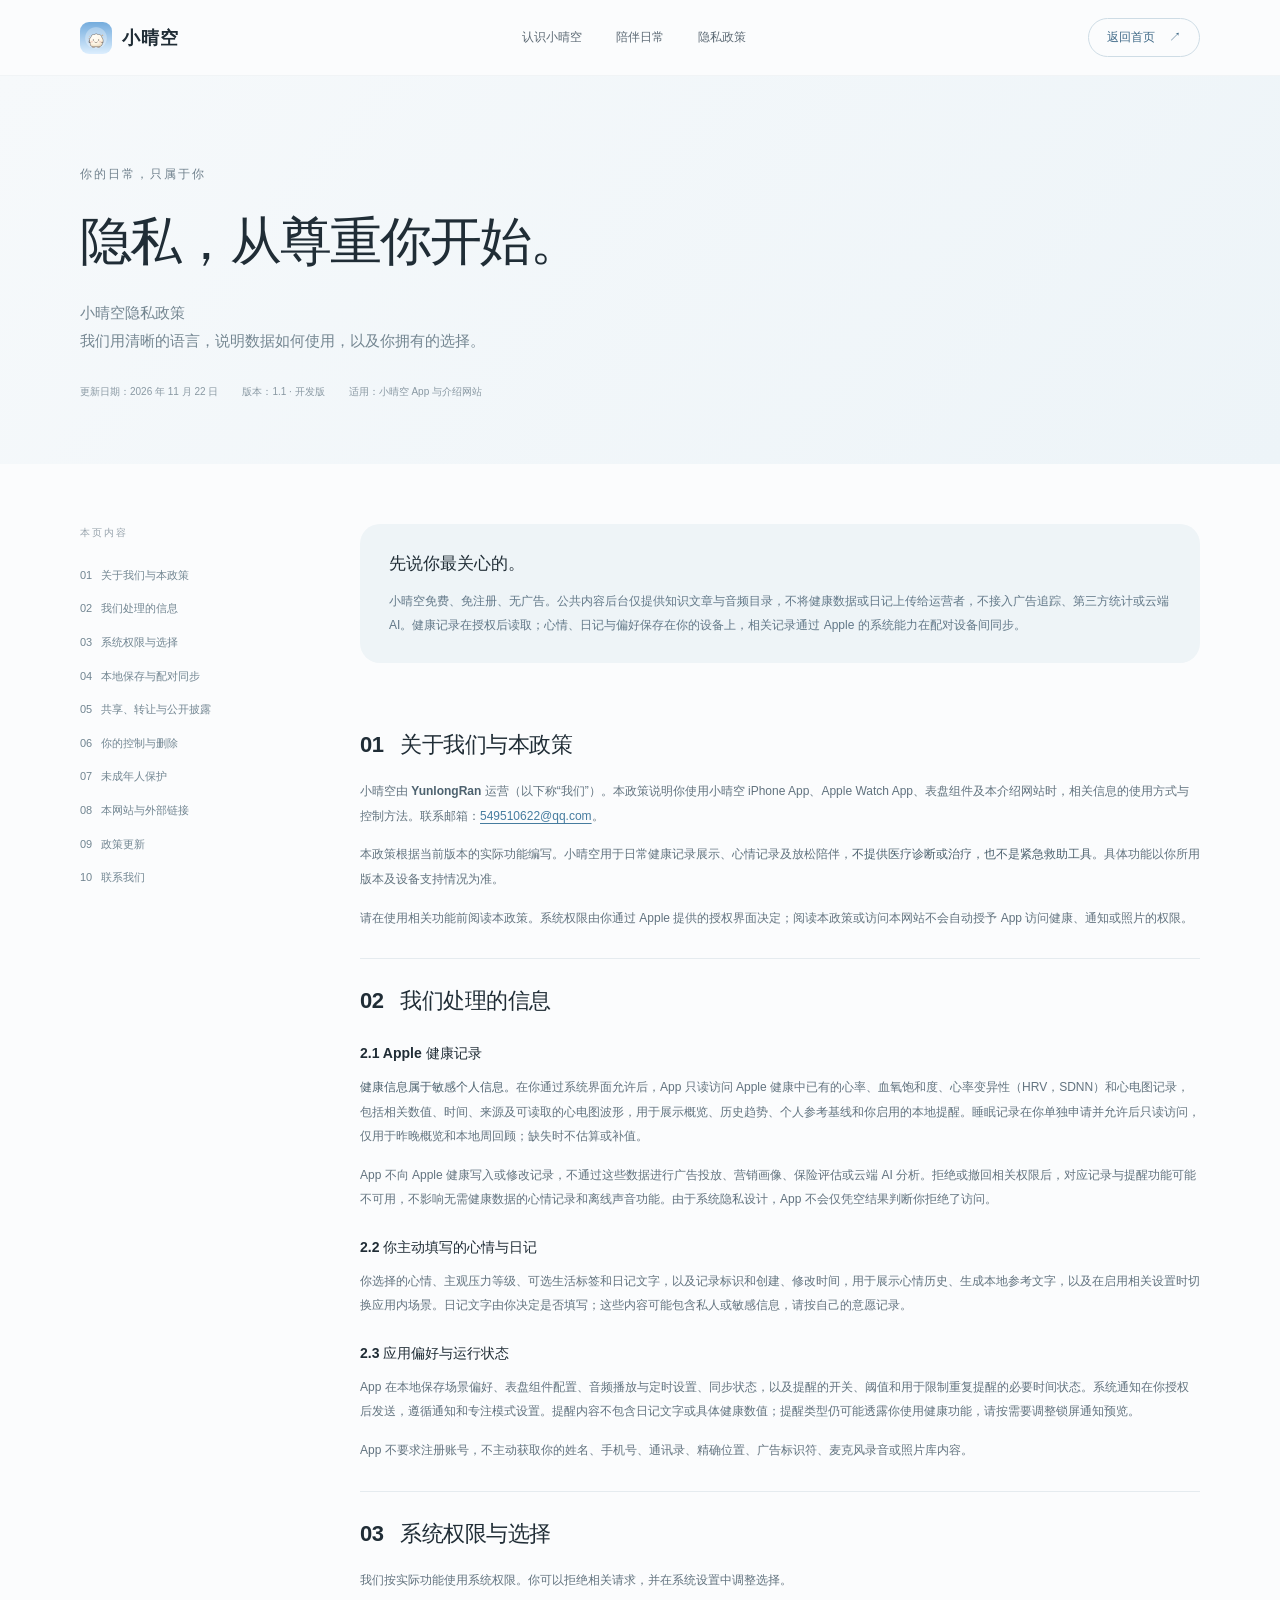
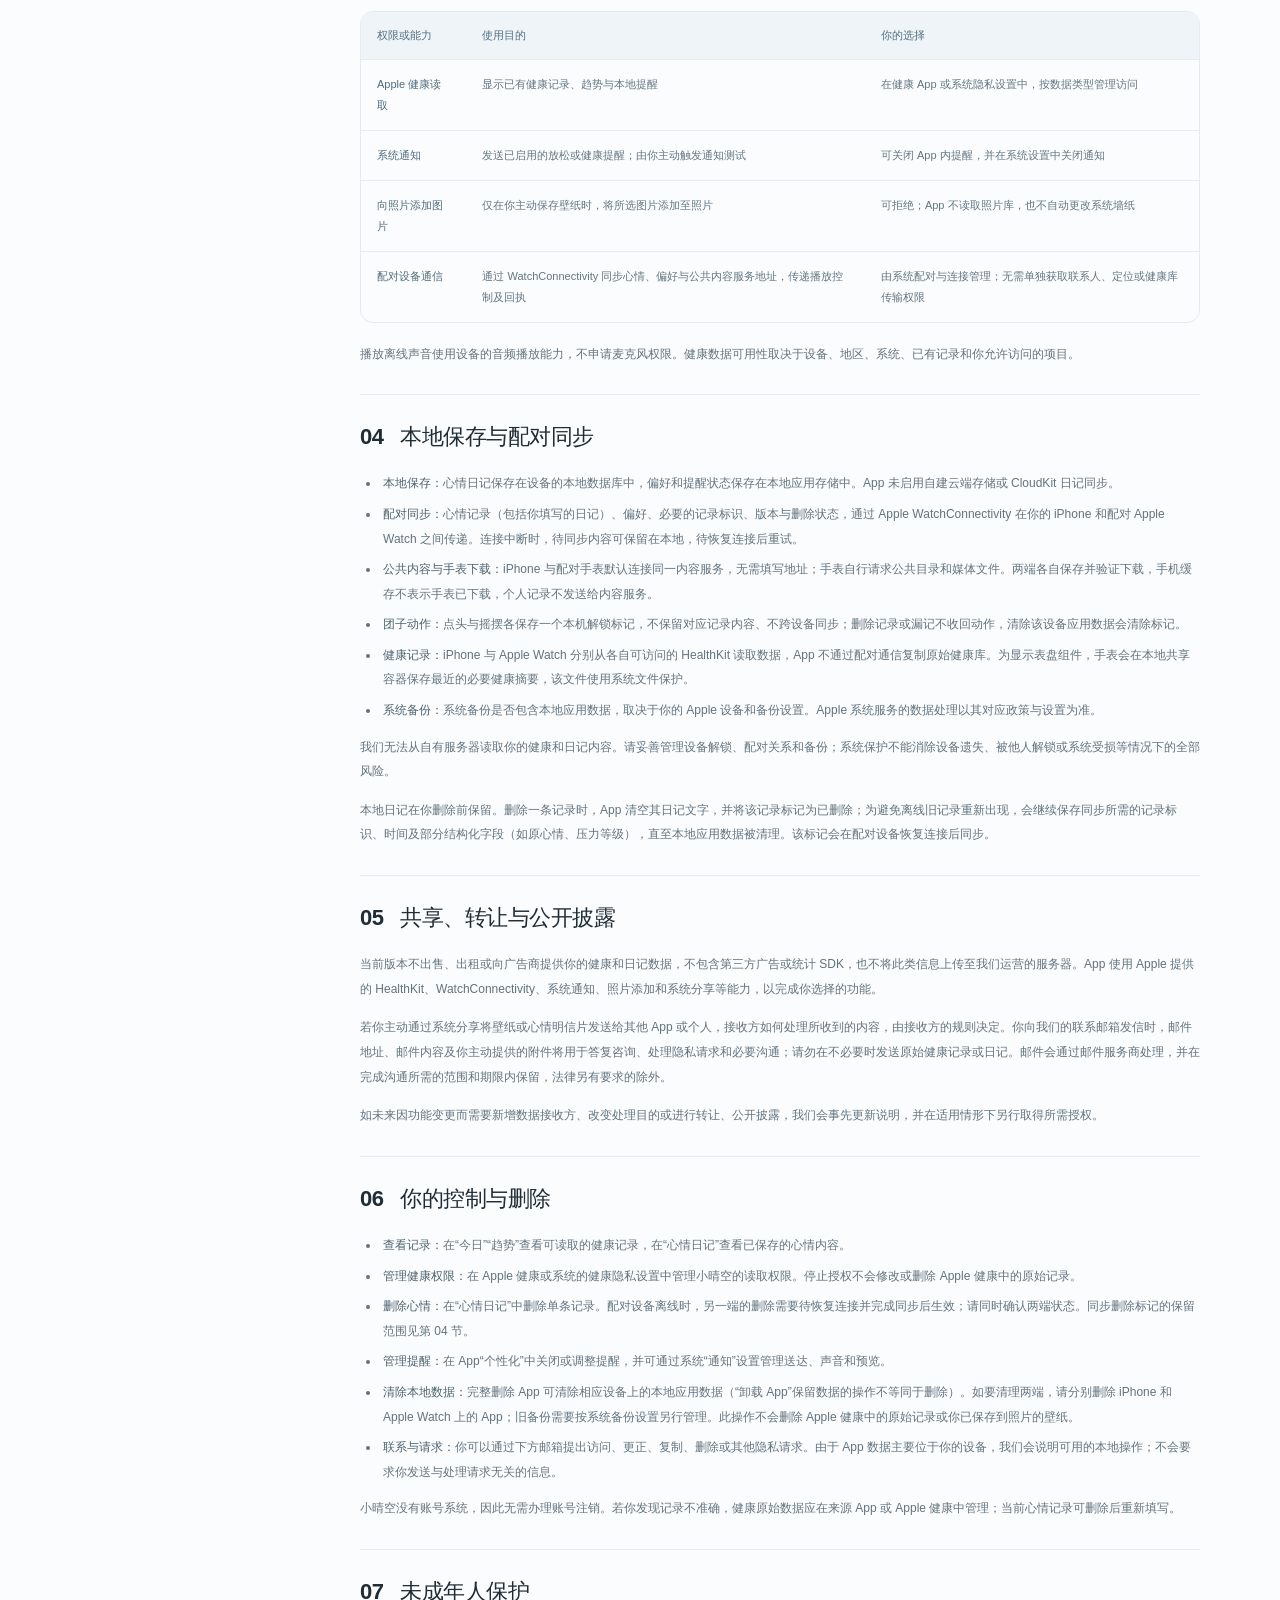
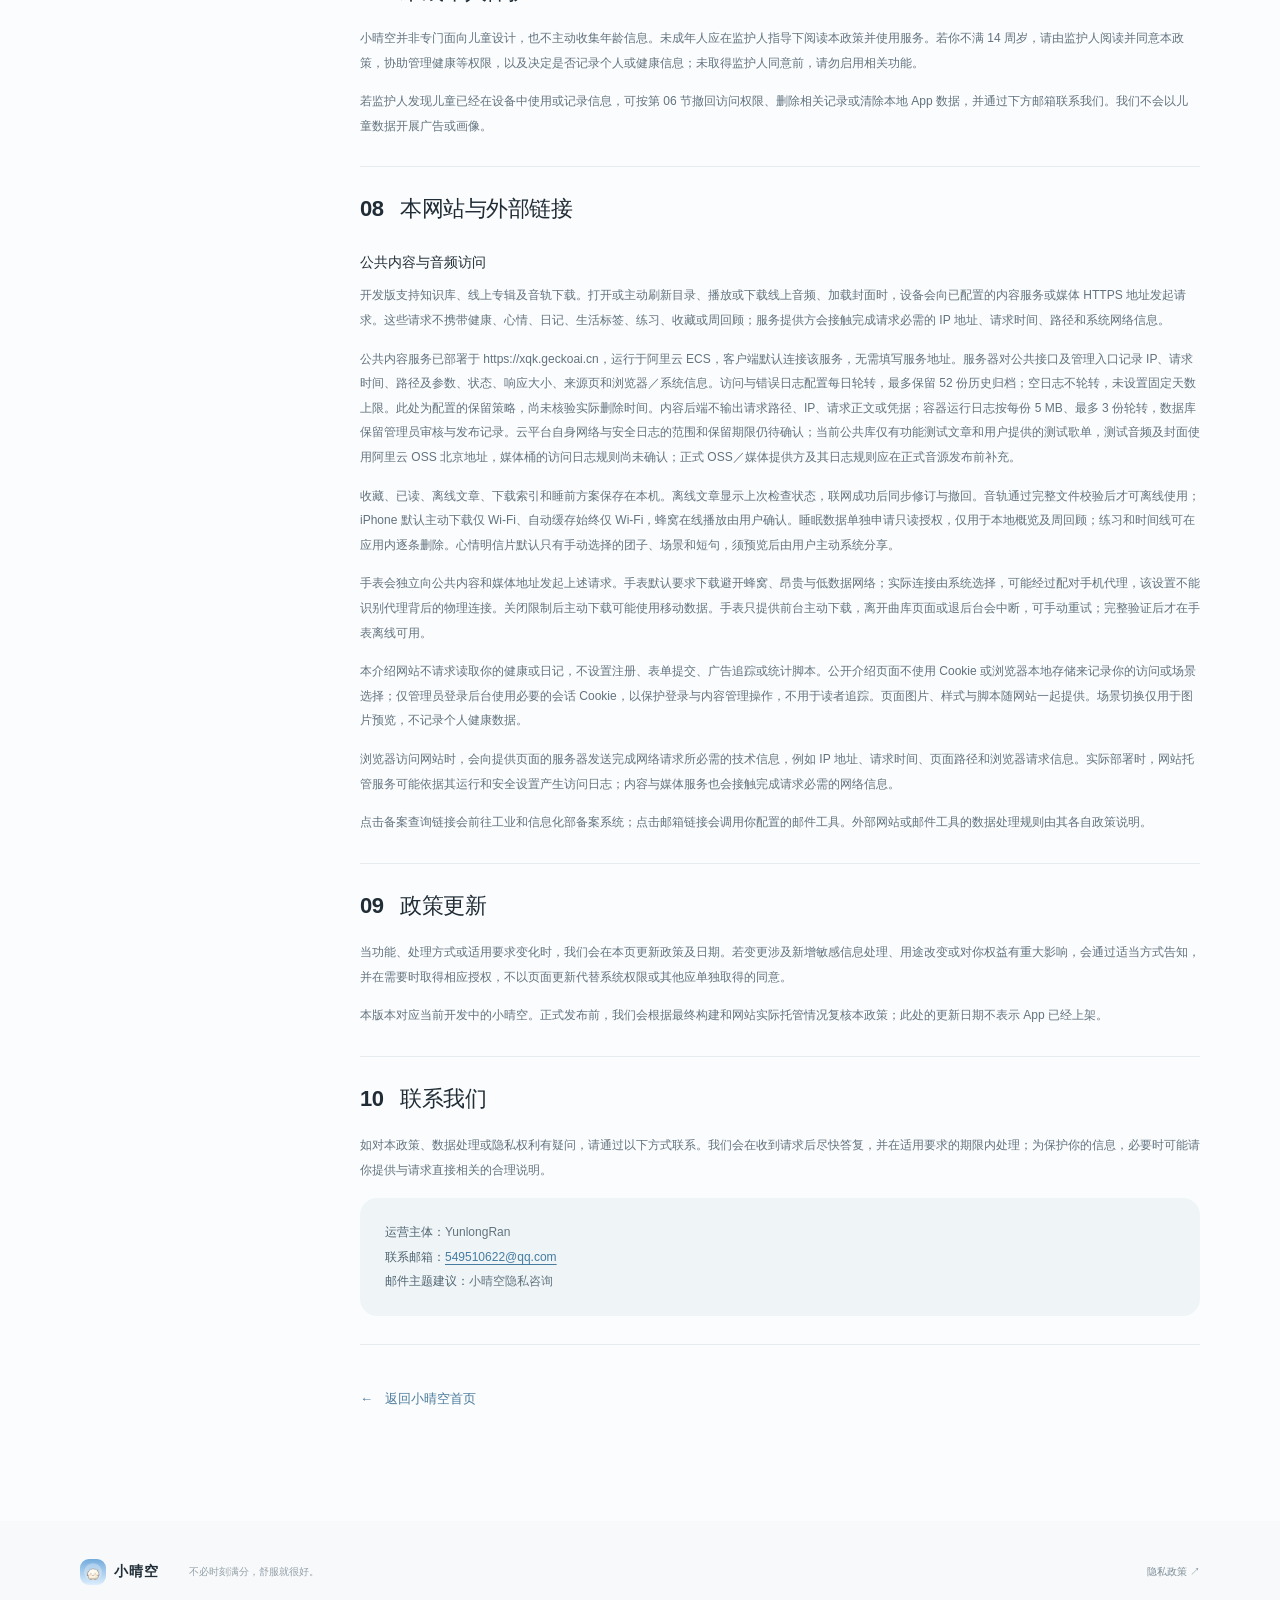
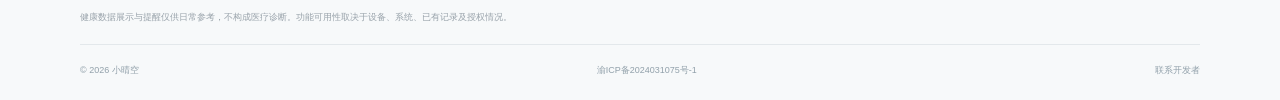
==== commit d2de9831: "feat: add content management, companionship, and music widgets" ====
--- a/website/privacy.html
+++ b/website/privacy.html
@@ -8,35 +8,35 @@
   <title>隐私政策 · 小晴空</title>
   <link rel="icon" href="assets/app-icon.png" type="image/png">
   <link rel="apple-touch-icon" href="assets/app-icon.png">
-  <link rel="stylesheet" href="styles.css?v=20261120-motion4">
-  <script src="script.js?v=20261120-motion4" defer></script>
+  <link rel="stylesheet" href="styles.css?v=20261122-companion1">
+  <script src="script.js?v=20261122-companion1" defer></script>
 </head>
 <body>
   <a class="skip-link" href="#main">跳到隐私政策正文</a>
   <header class="site-header"><nav class="nav container" aria-label="主导航"><a class="brand" href="./" aria-label="小晴空首页"><img src="assets/app-icon.png" alt="" width="32" height="32"><span>小晴空</span></a><div class="nav-links"><a href="index.html#features">认识小晴空</a><a href="index.html#moments">陪伴日常</a><a href="privacy.html" aria-current="page">隐私政策</a></div><a class="nav-cta" href="index.html">返回首页 <span aria-hidden="true">↗</span></a></nav></header>
   <main id="main">
-    <div class="privacy-hero"><div class="container"><p class="eyebrow">你的日常，只属于你</p><h1>隐私，<br class="mobile-break">从尊重你开始。</h1><p class="privacy-lead">小晴空隐私政策<br>我们用清晰的语言，说明数据如何使用，以及你拥有的选择。</p><div class="policy-meta"><span>更新日期：2026 年 11 月 20 日</span><span>版本：1.0</span><span>适用：小晴空 App 与介绍网站</span></div></div></div>
+    <div class="privacy-hero"><div class="container"><p class="eyebrow">你的日常，只属于你</p><h1>隐私，<br class="mobile-break">从尊重你开始。</h1><p class="privacy-lead">小晴空隐私政策<br>我们用清晰的语言，说明数据如何使用，以及你拥有的选择。</p><div class="policy-meta"><span>更新日期：2026 年 11 月 22 日</span><span>版本：1.1 · 开发版</span><span>适用：小晴空 App 与介绍网站</span></div></div></div>
     <div class="policy-layout container">
       <aside class="policy-sidebar" aria-label="政策目录"><p>本页内容</p><ol><li><a href="#about">01 &nbsp; 关于我们与本政策</a></li><li><a href="#information">02 &nbsp; 我们处理的信息</a></li><li><a href="#permissions">03 &nbsp; 系统权限与选择</a></li><li><a href="#storage">04 &nbsp; 本地保存与配对同步</a></li><li><a href="#sharing">05 &nbsp; 共享、转让与公开披露</a></li><li><a href="#control">06 &nbsp; 你的控制与删除</a></li><li><a href="#children">07 &nbsp; 未成年人保护</a></li><li><a href="#website">08 &nbsp; 本网站与外部链接</a></li><li><a href="#changes">09 &nbsp; 政策更新</a></li><li><a href="#contact">10 &nbsp; 联系我们</a></li></ol></aside>
       <article class="policy-body" aria-label="小晴空隐私政策正文">
         <details class="policy-mobile-toc"><summary>查看政策目录</summary><ol><li><a href="#about">关于我们与本政策</a></li><li><a href="#information">我们处理的信息</a></li><li><a href="#permissions">系统权限与选择</a></li><li><a href="#storage">本地保存与配对同步</a></li><li><a href="#sharing">共享、转让与公开披露</a></li><li><a href="#control">你的控制与删除</a></li><li><a href="#children">未成年人保护</a></li><li><a href="#website">本网站与外部链接</a></li><li><a href="#changes">政策更新</a></li><li><a href="#contact">联系我们</a></li></ol></details>
-        <div class="policy-summary"><h2>先说你最关心的。</h2><p>小晴空免费、免注册、无广告。App 没有自有后端服务器，不将健康数据或日记上传给运营者，不接入广告追踪、第三方统计或云端 AI。健康记录在授权后读取；心情、日记与偏好保存在你的设备上，相关记录通过 Apple 的系统能力在配对设备间同步。</p></div>
+        <div class="policy-summary"><h2>先说你最关心的。</h2><p>小晴空免费、免注册、无广告。公共内容后台仅提供知识文章与音频目录，不将健康数据或日记上传给运营者，不接入广告追踪、第三方统计或云端 AI。健康记录在授权后读取；心情、日记与偏好保存在你的设备上，相关记录通过 Apple 的系统能力在配对设备间同步。</p></div>
 
         <section id="about" class="policy-section"><h2>01 &nbsp; 关于我们与本政策</h2><p>小晴空由 <strong>YunlongRan</strong> 运营（以下称“我们”）。本政策说明你使用小晴空 iPhone App、Apple Watch App、表盘组件及本介绍网站时，相关信息的使用方式与控制方法。联系邮箱：<a href="mailto:549510622@qq.com">549510622@qq.com</a>。</p><p>本政策根据当前版本的实际功能编写。小晴空用于日常健康记录展示、心情记录及放松陪伴，<strong>不提供医疗诊断或治疗，也不是紧急救助工具</strong>。具体功能以你所用版本及设备支持情况为准。</p><p>请在使用相关功能前阅读本政策。系统权限由你通过 Apple 提供的授权界面决定；阅读本政策或访问本网站不会自动授予 App 访问健康、通知或照片的权限。</p></section>
 
-        <section id="information" class="policy-section"><h2>02 &nbsp; 我们处理的信息</h2><h3>2.1 Apple 健康记录</h3><p><strong>健康信息属于敏感个人信息。</strong>在你通过系统界面允许后，App 只读访问 Apple 健康中已有的心率、血氧饱和度、心率变异性（HRV，SDNN）和心电图记录，包括相关数值、时间、来源及可读取的心电图波形，用于展示概览、历史趋势、个人参考基线和你启用的本地提醒。</p><p>App 不向 Apple 健康写入或修改记录，不通过这些数据进行广告投放、营销画像、保险评估或云端 AI 分析。拒绝或撤回相关权限后，对应记录与提醒功能可能不可用，不影响无需健康数据的心情记录和离线声音功能。由于系统隐私设计，App 不会仅凭空结果判断你拒绝了访问。</p><h3>2.2 你主动填写的心情与日记</h3><p>你选择的心情、主观压力等级、可选日记文字，以及记录标识和创建、修改时间，用于展示心情历史、生成本地参考文字，以及在启用相关设置时切换应用内场景。日记文字由你决定是否填写；这些内容可能包含私人或敏感信息，请按自己的意愿记录。</p><h3>2.3 应用偏好与运行状态</h3><p>App 在本地保存场景偏好、表盘组件配置、音频播放与定时设置、同步状态，以及提醒的开关、阈值和用于限制重复提醒的必要时间状态。系统通知在你授权后发送，遵循通知和专注模式设置。提醒内容不包含日记文字或具体健康数值；提醒类型仍可能透露你使用健康功能，请按需要调整锁屏通知预览。</p><p>App 不要求注册账号，不主动获取你的姓名、手机号、通讯录、精确位置、广告标识符、麦克风录音或照片库内容。</p></section>
+        <section id="information" class="policy-section"><h2>02 &nbsp; 我们处理的信息</h2><h3>2.1 Apple 健康记录</h3><p><strong>健康信息属于敏感个人信息。</strong>在你通过系统界面允许后，App 只读访问 Apple 健康中已有的心率、血氧饱和度、心率变异性（HRV，SDNN）和心电图记录，包括相关数值、时间、来源及可读取的心电图波形，用于展示概览、历史趋势、个人参考基线和你启用的本地提醒。睡眠记录在你单独申请并允许后只读访问，仅用于昨晚概览和本地周回顾；缺失时不估算或补值。</p><p>App 不向 Apple 健康写入或修改记录，不通过这些数据进行广告投放、营销画像、保险评估或云端 AI 分析。拒绝或撤回相关权限后，对应记录与提醒功能可能不可用，不影响无需健康数据的心情记录和离线声音功能。由于系统隐私设计，App 不会仅凭空结果判断你拒绝了访问。</p><h3>2.2 你主动填写的心情与日记</h3><p>你选择的心情、主观压力等级、可选生活标签和日记文字，以及记录标识和创建、修改时间，用于展示心情历史、生成本地参考文字，以及在启用相关设置时切换应用内场景。日记文字由你决定是否填写；这些内容可能包含私人或敏感信息，请按自己的意愿记录。</p><h3>2.3 应用偏好与运行状态</h3><p>App 在本地保存场景偏好、表盘组件配置、音频播放与定时设置、同步状态，以及提醒的开关、阈值和用于限制重复提醒的必要时间状态。系统通知在你授权后发送，遵循通知和专注模式设置。提醒内容不包含日记文字或具体健康数值；提醒类型仍可能透露你使用健康功能，请按需要调整锁屏通知预览。</p><p>App 不要求注册账号，不主动获取你的姓名、手机号、通讯录、精确位置、广告标识符、麦克风录音或照片库内容。</p></section>
 
-        <section id="permissions" class="policy-section"><h2>03 &nbsp; 系统权限与选择</h2><p>我们按实际功能使用系统权限。你可以拒绝相关请求，并在系统设置中调整选择。</p><div class="permission-table-wrap"><table class="permission-table"><thead><tr><th scope="col">权限或能力</th><th scope="col">使用目的</th><th scope="col">你的选择</th></tr></thead><tbody><tr><td>Apple 健康读取</td><td>显示已有健康记录、趋势与本地提醒</td><td>在健康 App 或系统隐私设置中，按数据类型管理访问</td></tr><tr><td>系统通知</td><td>发送已启用的放松或健康提醒；由你主动触发通知测试</td><td>可关闭 App 内提醒，并在系统设置中关闭通知</td></tr><tr><td>向照片添加图片</td><td>仅在你主动保存壁纸时，将所选图片添加至照片</td><td>可拒绝；App 不读取照片库，也不自动更改系统墙纸</td></tr><tr><td>配对设备通信</td><td>通过 WatchConnectivity 同步心情与偏好、传递播放控制及回执</td><td>由系统配对与连接管理；无需单独获取联系人、定位或健康库传输权限</td></tr></tbody></table></div><p>播放离线声音使用设备的音频播放能力，不申请麦克风权限。健康数据可用性取决于设备、地区、系统、已有记录和你允许访问的项目。</p></section>
+        <section id="permissions" class="policy-section"><h2>03 &nbsp; 系统权限与选择</h2><p>我们按实际功能使用系统权限。你可以拒绝相关请求，并在系统设置中调整选择。</p><div class="permission-table-wrap"><table class="permission-table"><thead><tr><th scope="col">权限或能力</th><th scope="col">使用目的</th><th scope="col">你的选择</th></tr></thead><tbody><tr><td>Apple 健康读取</td><td>显示已有健康记录、趋势与本地提醒</td><td>在健康 App 或系统隐私设置中，按数据类型管理访问</td></tr><tr><td>系统通知</td><td>发送已启用的放松或健康提醒；由你主动触发通知测试</td><td>可关闭 App 内提醒，并在系统设置中关闭通知</td></tr><tr><td>向照片添加图片</td><td>仅在你主动保存壁纸时，将所选图片添加至照片</td><td>可拒绝；App 不读取照片库，也不自动更改系统墙纸</td></tr><tr><td>配对设备通信</td><td>通过 WatchConnectivity 同步心情、偏好与公共内容服务地址，传递播放控制及回执</td><td>由系统配对与连接管理；无需单独获取联系人、定位或健康库传输权限</td></tr></tbody></table></div><p>播放离线声音使用设备的音频播放能力，不申请麦克风权限。健康数据可用性取决于设备、地区、系统、已有记录和你允许访问的项目。</p></section>
 
-        <section id="storage" class="policy-section"><h2>04 &nbsp; 本地保存与配对同步</h2><ul><li><strong>本地保存：</strong>心情日记保存在设备的本地数据库中，偏好和提醒状态保存在本地应用存储中。App 未启用自建云端存储或 CloudKit 日记同步。</li><li><strong>配对同步：</strong>心情记录（包括你填写的日记）、偏好、必要的记录标识、版本与删除状态，通过 Apple WatchConnectivity 在你的 iPhone 和配对 Apple Watch 之间传递。连接中断时，待同步内容可保留在本地，待恢复连接后重试。</li><li><strong>健康记录：</strong>iPhone 与 Apple Watch 分别从各自可访问的 HealthKit 读取数据，App 不通过配对通信复制原始健康库。为显示表盘组件，手表会在本地共享容器保存最近的必要健康摘要，该文件使用系统文件保护。</li><li><strong>系统备份：</strong>系统备份是否包含本地应用数据，取决于你的 Apple 设备和备份设置。Apple 系统服务的数据处理以其对应政策与设置为准。</li></ul><p>我们无法从自有服务器读取你的健康和日记内容。请妥善管理设备解锁、配对关系和备份；系统保护不能消除设备遗失、被他人解锁或系统受损等情况下的全部风险。</p><p>本地日记在你删除前保留。删除一条记录时，App 清空其日记文字，并将该记录标记为已删除；为避免离线旧记录重新出现，会继续保存同步所需的记录标识、时间及部分结构化字段（如原心情、压力等级），直至本地应用数据被清理。该标记会在配对设备恢复连接后同步。</p></section>
+        <section id="storage" class="policy-section"><h2>04 &nbsp; 本地保存与配对同步</h2><ul><li><strong>本地保存：</strong>心情日记保存在设备的本地数据库中，偏好和提醒状态保存在本地应用存储中。App 未启用自建云端存储或 CloudKit 日记同步。</li><li><strong>配对同步：</strong>心情记录（包括你填写的日记）、偏好、必要的记录标识、版本与删除状态，通过 Apple WatchConnectivity 在你的 iPhone 和配对 Apple Watch 之间传递。连接中断时，待同步内容可保留在本地，待恢复连接后重试。</li><li><strong>公共内容与手表下载：</strong>iPhone 与配对手表默认连接同一内容服务，无需填写地址；手表自行请求公共目录和媒体文件。两端各自保存并验证下载，手机缓存不表示手表已下载，个人记录不发送给内容服务。</li><li><strong>团子动作：</strong>点头与摇摆各保存一个本机解锁标记，不保留对应记录内容、不跨设备同步；删除记录或漏记不收回动作，清除该设备应用数据会清除标记。</li><li><strong>健康记录：</strong>iPhone 与 Apple Watch 分别从各自可访问的 HealthKit 读取数据，App 不通过配对通信复制原始健康库。为显示表盘组件，手表会在本地共享容器保存最近的必要健康摘要，该文件使用系统文件保护。</li><li><strong>系统备份：</strong>系统备份是否包含本地应用数据，取决于你的 Apple 设备和备份设置。Apple 系统服务的数据处理以其对应政策与设置为准。</li></ul><p>我们无法从自有服务器读取你的健康和日记内容。请妥善管理设备解锁、配对关系和备份；系统保护不能消除设备遗失、被他人解锁或系统受损等情况下的全部风险。</p><p>本地日记在你删除前保留。删除一条记录时，App 清空其日记文字，并将该记录标记为已删除；为避免离线旧记录重新出现，会继续保存同步所需的记录标识、时间及部分结构化字段（如原心情、压力等级），直至本地应用数据被清理。该标记会在配对设备恢复连接后同步。</p></section>
 
-        <section id="sharing" class="policy-section"><h2>05 &nbsp; 共享、转让与公开披露</h2><p>当前版本不出售、出租或向广告商提供你的健康和日记数据，不包含第三方广告或统计 SDK，也不将此类信息上传至我们运营的服务器。App 使用 Apple 提供的 HealthKit、WatchConnectivity、系统通知、照片添加和系统分享等能力，以完成你选择的功能。</p><p>若你主动通过系统分享将壁纸发送给其他 App 或个人，接收方如何处理所收到的内容，由接收方的规则决定。你向我们的联系邮箱发信时，邮件地址、邮件内容及你主动提供的附件将用于答复咨询、处理隐私请求和必要沟通；请勿在不必要时发送原始健康记录或日记。邮件会通过邮件服务商处理，并在完成沟通所需的范围和期限内保留，法律另有要求的除外。</p><p>如未来因功能变更而需要新增数据接收方、改变处理目的或进行转让、公开披露，我们会事先更新说明，并在适用情形下另行取得所需授权。</p></section>
+        <section id="sharing" class="policy-section"><h2>05 &nbsp; 共享、转让与公开披露</h2><p>当前版本不出售、出租或向广告商提供你的健康和日记数据，不包含第三方广告或统计 SDK，也不将此类信息上传至我们运营的服务器。App 使用 Apple 提供的 HealthKit、WatchConnectivity、系统通知、照片添加和系统分享等能力，以完成你选择的功能。</p><p>若你主动通过系统分享将壁纸或心情明信片发送给其他 App 或个人，接收方如何处理所收到的内容，由接收方的规则决定。你向我们的联系邮箱发信时，邮件地址、邮件内容及你主动提供的附件将用于答复咨询、处理隐私请求和必要沟通；请勿在不必要时发送原始健康记录或日记。邮件会通过邮件服务商处理，并在完成沟通所需的范围和期限内保留，法律另有要求的除外。</p><p>如未来因功能变更而需要新增数据接收方、改变处理目的或进行转让、公开披露，我们会事先更新说明，并在适用情形下另行取得所需授权。</p></section>
 
         <section id="control" class="policy-section"><h2>06 &nbsp; 你的控制与删除</h2><ul><li><strong>查看记录：</strong>在“今日”“趋势”查看可读取的健康记录，在“心情日记”查看已保存的心情内容。</li><li><strong>管理健康权限：</strong>在 Apple 健康或系统的健康隐私设置中管理小晴空的读取权限。停止授权不会修改或删除 Apple 健康中的原始记录。</li><li><strong>删除心情：</strong>在“心情日记”中删除单条记录。配对设备离线时，另一端的删除需要待恢复连接并完成同步后生效；请同时确认两端状态。同步删除标记的保留范围见第 04 节。</li><li><strong>管理提醒：</strong>在 App“个性化”中关闭或调整提醒，并可通过系统“通知”设置管理送达、声音和预览。</li><li><strong>清除本地数据：</strong>完整删除 App 可清除相应设备上的本地应用数据（“卸载 App”保留数据的操作不等同于删除）。如要清理两端，请分别删除 iPhone 和 Apple Watch 上的 App；旧备份需要按系统备份设置另行管理。此操作不会删除 Apple 健康中的原始记录或你已保存到照片的壁纸。</li><li><strong>联系与请求：</strong>你可以通过下方邮箱提出访问、更正、复制、删除或其他隐私请求。由于 App 数据主要位于你的设备，我们会说明可用的本地操作；不会要求你发送与处理请求无关的信息。</li></ul><p>小晴空没有账号系统，因此无需办理账号注销。若你发现记录不准确，健康原始数据应在来源 App 或 Apple 健康中管理；当前心情记录可删除后重新填写。</p></section>
 
         <section id="children" class="policy-section"><h2>07 &nbsp; 未成年人保护</h2><p>小晴空并非专门面向儿童设计，也不主动收集年龄信息。未成年人应在监护人指导下阅读本政策并使用服务。若你不满 14 周岁，请由监护人阅读并同意本政策，协助管理健康等权限，以及决定是否记录个人或健康信息；未取得监护人同意前，请勿启用相关功能。</p><p>若监护人发现儿童已经在设备中使用或记录信息，可按第 06 节撤回访问权限、删除相关记录或清除本地 App 数据，并通过下方邮箱联系我们。我们不会以儿童数据开展广告或画像。</p></section>
 
-        <section id="website" class="policy-section"><h2>08 &nbsp; 本网站与外部链接</h2><p>本介绍网站不请求读取你的健康或日记，不设置注册、表单提交、广告追踪或统计脚本。网站不使用 Cookie 或浏览器本地存储来记录你的访问或场景选择；页面图片、样式与脚本随网站一起提供。场景切换仅用于图片预览，不记录个人健康数据。</p><p>浏览器访问网站时，会向提供页面的服务器发送完成网络请求所必需的技术信息，例如 IP 地址、请求时间、页面路径和浏览器请求信息。实际部署时，网站托管服务可能依据其运行和安全设置产生访问日志；该部分不能由“App 无自有后端服务器”的说明推定为不存在。</p><p>点击备案查询链接会前往工业和信息化部备案系统；点击邮箱链接会调用你配置的邮件工具。外部网站或邮件工具的数据处理规则由其各自政策说明。</p></section>
+        <section id="website" class="policy-section"><h2>08 &nbsp; 本网站与外部链接</h2><h3>公共内容与音频访问</h3><p>开发版支持知识库、线上专辑及音轨下载。打开或主动刷新目录、播放或下载线上音频、加载封面时，设备会向已配置的内容服务或媒体 HTTPS 地址发起请求。这些请求不携带健康、心情、日记、生活标签、练习、收藏或周回顾；服务提供方会接触完成请求必需的 IP 地址、请求时间、路径和系统网络信息。</p><p>公共内容服务已部署于 https://xqk.geckoai.cn，运行于阿里云 ECS，客户端默认连接该服务，无需填写服务地址。服务器对公共接口及管理入口记录 IP、请求时间、路径及参数、状态、响应大小、来源页和浏览器／系统信息。访问与错误日志配置每日轮转，最多保留 52 份历史归档；空日志不轮转，未设置固定天数上限。此处为配置的保留策略，尚未核验实际删除时间。内容后端不输出请求路径、IP、请求正文或凭据；容器运行日志按每份 5 MB、最多 3 份轮转，数据库保留管理员审核与发布记录。云平台自身网络与安全日志的范围和保留期限仍待确认；当前公共库仅有功能测试文章和用户提供的测试歌单，测试音频及封面使用阿里云 OSS 北京地址，媒体桶的访问日志规则尚未确认；正式 OSS／媒体提供方及其日志规则应在正式音源发布前补充。</p><p>收藏、已读、离线文章、下载索引和睡前方案保存在本机。离线文章显示上次检查状态，联网成功后同步修订与撤回。音轨通过完整文件校验后才可离线使用；iPhone 默认主动下载仅 Wi-Fi、自动缓存始终仅 Wi-Fi，蜂窝在线播放由用户确认。睡眠数据单独申请只读授权，仅用于本地概览及周回顾；练习和时间线可在应用内逐条删除。心情明信片默认只有手动选择的团子、场景和短句，须预览后由用户主动系统分享。</p><p>手表会独立向公共内容和媒体地址发起上述请求。手表默认要求下载避开蜂窝、昂贵与低数据网络；实际连接由系统选择，可能经过配对手机代理，该设置不能识别代理背后的物理连接。关闭限制后主动下载可能使用移动数据。手表只提供前台主动下载，离开曲库页面或退后台会中断，可手动重试；完整验证后才在手表离线可用。</p><p>本介绍网站不请求读取你的健康或日记，不设置注册、表单提交、广告追踪或统计脚本。公开介绍页面不使用 Cookie 或浏览器本地存储来记录你的访问或场景选择；仅管理员登录后台使用必要的会话 Cookie，以保护登录与内容管理操作，不用于读者追踪。页面图片、样式与脚本随网站一起提供。场景切换仅用于图片预览，不记录个人健康数据。</p><p>浏览器访问网站时，会向提供页面的服务器发送完成网络请求所必需的技术信息，例如 IP 地址、请求时间、页面路径和浏览器请求信息。实际部署时，网站托管服务可能依据其运行和安全设置产生访问日志；内容与媒体服务也会接触完成请求必需的网络信息。</p><p>点击备案查询链接会前往工业和信息化部备案系统；点击邮箱链接会调用你配置的邮件工具。外部网站或邮件工具的数据处理规则由其各自政策说明。</p></section>
 
         <section id="changes" class="policy-section"><h2>09 &nbsp; 政策更新</h2><p>当功能、处理方式或适用要求变化时，我们会在本页更新政策及日期。若变更涉及新增敏感信息处理、用途改变或对你权益有重大影响，会通过适当方式告知，并在需要时取得相应授权，不以页面更新代替系统权限或其他应单独取得的同意。</p><p>本版本对应当前开发中的小晴空。正式发布前，我们会根据最终构建和网站实际托管情况复核本政策；此处的更新日期不表示 App 已经上架。</p></section>
 
--- a/website/styles.css
+++ b/website/styles.css
@@ -52,3 +52,186 @@
   .button-primary:hover{box-shadow:0 9px 24px #477fa92a}
 }
 @media print{.site-header,.policy-sidebar,.policy-mobile-toc,.site-footer,.policy-back{display:none}.policy-layout{display:block}.privacy-hero{padding:20px 0;background:white}.container{width:100%}.policy-section{break-inside:avoid}.privacy-hero h1{font-size:30px}}
+
+/* Animated mood artwork follows Design/Previews/dumpling-watch.html. */
+.dumpling{padding:0;border:0;background:none;color:inherit;cursor:pointer;-webkit-tap-highlight-color:transparent}
+.dumpling svg{width:100%;height:100%;overflow:visible;pointer-events:none}
+.watch{width:164px;height:204px;border-radius:44px}
+.watch-screen{border-radius:38px;padding:12px 10px 11px}
+.watch-time{line-height:1.2}
+.watch-character{display:block;width:98px;height:94px;flex-shrink:0}
+.watch-caption{font-size:7px;line-height:1.5;margin-top:-3px;white-space:nowrap}
+.watch-readings{display:grid;grid-template-columns:repeat(3,1fr);width:100%;margin-top:auto;text-align:center;font-size:13px;line-height:1.1;font-variant-numeric:tabular-nums}
+.watch-readings>span+span{border-left:1px solid #53677455}
+.watch-readings small{display:block;color:#92abb9;font-size:6px;line-height:1.5;font-weight:400}
+.watch-readings small:first-child{margin-bottom:3px}
+.mood-main{margin:5px auto -8px;filter:drop-shadow(0 8px 16px #ab967518)}
+.mood-response{text-align:center;color:#7f7568;font-size:12px;min-height:22px}
+.mood-choices{display:grid;grid-template-columns:repeat(5,minmax(0,1fr));gap:6px;margin-top:20px}
+.mood-choice{display:flex;flex-direction:column;align-items:center;gap:2px;padding:4px 2px 9px;min-width:0;min-height:76px;border:1px solid transparent;border-radius:16px;background:transparent;color:#897f72;font-size:10px;cursor:pointer;transition:background .25s,border-color .25s,translate .25s}
+.mood-choice>.dumpling{display:block;width:min(100%,58px);aspect-ratio:1;cursor:inherit}
+.mood-choice[aria-pressed=true]{background:#ffffffb3;border-color:#dccfbd;color:#655748}
+.mood-hint{text-align:center;margin-top:14px;font-size:10px;color:#9a8e7c}
+.dumpling-stage:not(.dumplings-in-view) .dumpling *{animation-play-state:paused}
+@media(hover:hover){.mood-choice:hover{background:#ffffff80;translate:0 -3px}}
+@media(max-width:760px){.mood-main{width:190px;height:190px;margin-top:0}.mood-choices{gap:4px;margin-top:15px}.mood-choice{border-radius:13px}.mood-hint{margin-top:12px}}
+.dumpling .creature{transform-origin:128px 209px;animation:dumpling-breathe 5s ease-in-out infinite}.dumpling .eyes,.dumpling .mouth,.dumpling .brows,.dumpling .hands,.dumpling .hand-left,.dumpling .hand-right,.dumpling .cheek{transform-box:view-box}.dumpling .eyes{transform-origin:128px 131px;animation:dumpling-blink 6.7s ease-in-out infinite}.dumpling .mouth{transform-origin:128px 158px}.dumpling .brows{transform-origin:128px 113px}.dumpling .hand-left{transform-origin:63px 156px}.dumpling .hand-right{transform-origin:193px 156px}.dumpling .floor{opacity:.07}.dumpling .ornaments{animation:dumpling-glimmer 5s ease-in-out infinite}.dumpling[data-mood="1"] .eyes{animation:dumpling-downcast 7s ease-in-out infinite}.dumpling[data-mood="1"] .brows{animation:dumpling-brow-soften 7s ease-in-out infinite}.dumpling[data-mood="1"] .mouth{animation:dumpling-small-sigh 7s ease-in-out infinite}.dumpling[data-mood="1"] .tear{animation:dumpling-tear-glint 7s ease-in-out infinite}.dumpling[data-mood="2"] .mouth{animation:dumpling-yawn 7s ease-in-out infinite}.dumpling[data-mood="2"] .eyes{animation:dumpling-drowsy-eyes 7s ease-in-out infinite}.dumpling[data-mood="2"] .hands{transform-origin:174px 171px;animation:dumpling-sleepy-hands 7s ease-in-out infinite}.dumpling[data-mood="3"] .creature{animation:dumpling-calm 4.8s ease-in-out infinite}.dumpling[data-mood="3"] .hands{transform-origin:128px 151px;animation:dumpling-calm-hands 4.8s ease-in-out infinite}.dumpling[data-mood="4"] .hand-left{animation:dumpling-hello-hand 6s ease-in-out infinite}.dumpling[data-mood="4"] .mouth{animation:dumpling-smile 6s ease-in-out infinite}.dumpling[data-mood="4"] .cheek{animation:dumpling-blush 6s ease-in-out infinite}.dumpling[data-mood="5"] .eyes{animation:dumpling-happy-eyes 4.8s ease-in-out infinite}.dumpling[data-mood="5"] .mouth{animation:dumpling-laugh 4.8s ease-in-out infinite}.dumpling[data-mood="5"] .hand-left{animation:dumpling-happy-left 4.8s ease-in-out infinite}.dumpling[data-mood="5"] .hand-right{animation:dumpling-happy-right 4.8s ease-in-out infinite}.dumpling[data-mood="5"] .cheek{animation:dumpling-blush 4.8s ease-in-out infinite}.dumpling.greeting .hands{transform-origin:128px 166px;animation:dumpling-salute 1.2s ease-in-out!important}.dumpling.greeting .eyes{animation:dumpling-greet-eyes 1.2s ease-in-out!important}
+@keyframes dumpling-breathe{0%,100%{transform:scale(1)}50%{transform:scale(1.008,1.014)}}
+@keyframes dumpling-calm{0%,100%{transform:translateY(1px) scale(1,1)}50%{transform:translateY(-5px) scale(1.018,1.035)}}
+@keyframes dumpling-blink{0%,40%,43%,75%,78%,100%{transform:scaleY(1)}41.5%,76.5%{transform:scaleY(.12)}}
+@keyframes dumpling-calm-hands{0%,100%{transform:rotate(-2deg)}50%{transform:rotate(2deg)}}
+@keyframes dumpling-downcast{0%,25%,60%,100%{transform:translate(0,0) scaleY(1)}32%,52%{transform:translate(2px,2px) scaleY(.7)}42%{transform:translate(2px,2px) scaleY(.12)}}
+@keyframes dumpling-brow-soften{0%,20%,65%,100%{transform:rotate(0)}35%,50%{transform:rotate(-3deg)}}
+@keyframes dumpling-small-sigh{0%,30%,65%,100%{transform:scale(1)}40%,50%{transform:scale(.75,.6)}}
+@keyframes dumpling-tear-glint{0%,70%,100%{opacity:.5}35%,55%{opacity:1}}
+@keyframes dumpling-yawn{0%,15%,65%,100%{transform:scale(.65,.3)}30%,46%{transform:scale(1.2,1.65)}52%{transform:scale(.9,.9)}}
+@keyframes dumpling-drowsy-eyes{0%,15%,70%,100%{transform:scaleY(1)}30%,50%{transform:scaleY(.32)}}
+@keyframes dumpling-sleepy-hands{0%,15%,65%,100%{transform:rotate(0)}30%,50%{transform:rotate(7deg)}}
+@keyframes dumpling-hello-hand{0%,20%,55%,100%{transform:rotate(0)}28%,40%{transform:rotate(17deg)}34%,46%{transform:rotate(-10deg)}}
+@keyframes dumpling-smile{0%,20%,65%,100%{transform:scale(1)}30%,50%{transform:scale(1.08,1.25)}}
+@keyframes dumpling-happy-eyes{0%,15%,70%,100%{transform:scaleY(1)}25%,35%,45%,55%{transform:scaleY(.65)}30%,40%,50%{transform:scaleY(1.12)}}
+@keyframes dumpling-laugh{0%,15%,70%,100%{transform:scale(1,.8)}25%,39%,53%{transform:scale(1.08,1.15)}32%,46%,60%{transform:scale(.98,.87)}}
+@keyframes dumpling-happy-left{0%,15%,75%,100%{transform:rotate(0)}25%,45%,65%{transform:rotate(13deg)}35%,55%{transform:rotate(-9deg)}}
+@keyframes dumpling-happy-right{0%,15%,75%,100%{transform:rotate(0)}25%,45%,65%{transform:rotate(-13deg)}35%,55%{transform:rotate(9deg)}}
+@keyframes dumpling-blush{0%,15%,75%,100%{opacity:.7}30%,60%{opacity:1}}
+@keyframes dumpling-glimmer{0%,100%{opacity:.55}50%{opacity:1}}
+@keyframes dumpling-salute{0%,100%{transform:rotate(0)}25%,65%{transform:rotate(6deg)}45%,80%{transform:rotate(-5deg)}}
+@keyframes dumpling-greet-eyes{0%,30%,55%,100%{transform:scaleY(1)}42%{transform:scaleY(.1)}}
+
+/* Daily companionship uses the existing sky palette and approved character outline. */
+.companion-section{background:#edf4f7}
+.companion-layout,.postcard-layout{display:grid;grid-template-columns:1fr 1fr;align-items:center;gap:100px}
+.companion-copy h2,.postcard-copy h2{font-size:46px;line-height:1.4;letter-spacing:-1.7px;font-weight:550}
+.companion-copy .eyebrow,.postcard-copy .eyebrow{color:#718c9e;margin-bottom:23px}
+.section-intro{font-size:14px;color:#687e8b;line-height:2;margin-top:24px}
+.companion-notes{list-style:none;padding:0;margin:35px 0 0;display:grid;gap:24px}
+.companion-notes li{display:flex;gap:18px;align-items:baseline}
+.companion-notes li>span{font-size:10px;color:#8da7b7;letter-spacing:1px;font-variant-numeric:tabular-nums}
+.companion-notes h3{font-size:14px;font-weight:550;color:#405969}
+.companion-notes p{font-size:12px;line-height:1.9;color:#748591;margin-top:5px}
+.soft-note{font-size:11px;color:#8796a0;margin-top:29px;line-height:1.9}
+.companion-demo{position:relative;padding:27px 30px 26px;border:1px solid #fff;border-radius:32px;background:#ffffff9c;box-shadow:0 28px 70px #577e9210;text-align:center}
+.demo-topline{display:flex;align-items:center;justify-content:space-between;gap:15px;font-size:10px;color:#8497a2}
+.demo-topline .demo-label{font-size:9px;white-space:nowrap;background:#edf4f7;border:0}
+.companion-modes{display:flex;gap:4px;background:#e8eff3;padding:4px;border-radius:15px;max-width:280px;margin:30px auto 0}
+.companion-modes button{flex:1;border:0;min-height:42px;padding:8px 15px;border-radius:11px;color:#788d9a;background:transparent;font-size:12px;cursor:pointer}
+.companion-modes button[aria-pressed=true]{background:#fff;box-shadow:0 2px 6px #4b6c8010;color:#3b657f}
+.companion-modes button:disabled,.postcard-choices button:disabled{cursor:default;opacity:1}
+.companion-character{width:248px;max-width:100%;aspect-ratio:1;margin:12px auto 0}
+.companion-character svg{width:100%;height:100%;overflow:visible}
+.companion-instruction{font-size:17px;color:#415e70;min-height:31px;font-weight:500;margin-top:4px}
+.companion-detail{font-size:11px;color:#8a9aa5;margin-top:8px}
+.companion-start{margin:25px auto 0;border:0;cursor:pointer;min-width:164px;font-size:12px}
+.companion-start[hidden]{display:none}
+.demo-footnote{font-size:9px;color:#9aa9b2;margin-top:22px;letter-spacing:.4px}
+.companion-exhale-mouth,.companion-air{opacity:0}
+.companion-left-arm{transform-origin:64px 157px}.companion-right-arm{transform-origin:192px 157px}
+.companion-eyes{transform-origin:128px 130px;animation:companion-blink 7s infinite}
+.companion-demo[data-state=running][data-mode=breathing] .companion-face{animation:companion-face-breath 10s ease-in-out infinite}
+.companion-demo[data-state=running][data-mode=breathing] .companion-left-arm{animation:companion-arm-left 10s ease-in-out infinite}
+.companion-demo[data-state=running][data-mode=breathing] .companion-right-arm{animation:companion-arm-right 10s ease-in-out infinite}
+.companion-demo[data-state=running][data-mode=breathing] .companion-smile{animation:companion-mouth-smile 10s infinite}
+.companion-demo[data-state=running][data-mode=breathing] .companion-exhale-mouth{animation:companion-mouth-exhale 10s infinite}
+.companion-demo[data-state=running][data-mode=breathing] .companion-air{animation:companion-airflow 10s ease-in-out infinite}
+.companion-demo[data-state=running][data-mode=quiet] .companion-figure{transform-origin:128px 210px;animation:companion-quiet-tilt 8s ease-in-out infinite}
+.companion-demo[data-state=running][data-mode=quiet] .companion-right-arm{animation:companion-wave 8s ease-in-out infinite}
+.companion-demo.is-offscreen *{animation-play-state:paused!important}
+@keyframes companion-blink{0%,40%,44%,100%{transform:scaleY(1)}42%{transform:scaleY(.12)}}
+@keyframes companion-face-breath{0%,100%{transform:translateY(0)}40%{transform:translateY(-4px)}}
+@keyframes companion-arm-left{0%,100%{transform:rotate(0)}40%{transform:rotate(-20deg)}}
+@keyframes companion-arm-right{0%,100%{transform:rotate(0)}40%{transform:rotate(20deg)}}
+@keyframes companion-mouth-smile{0%,39%,100%{opacity:1}44%,94%{opacity:0}}
+@keyframes companion-mouth-exhale{0%,39%,100%{opacity:0}44%,94%{opacity:1}}
+@keyframes companion-airflow{0%,40%,100%{opacity:0;transform:translateX(0)}52%,72%,90%{opacity:.65;transform:translateX(6px)}62%,82%,96%{opacity:0;transform:translateX(18px)}}
+@keyframes companion-quiet-tilt{0%,30%,80%,100%{transform:rotate(0)}50%,65%{transform:rotate(-3deg)}}
+@keyframes companion-wave{0%,10%,55%,100%{transform:rotate(0)}18%,34%{transform:rotate(28deg)}26%,42%{transform:rotate(12deg)}}
+.scene-copy{max-width:560px}
+.album-preview{position:absolute;right:52px;top:69px;width:280px;padding:23px;border:1px solid #ffffff45;border-radius:22px;background:#f7fcf3ed;box-shadow:0 20px 50px #122c3530;transform:rotate(3deg);color:#3d584d}
+.album-preview-heading{display:flex;gap:12px;align-items:center;padding-bottom:17px;border-bottom:1px solid #65807225}
+.album-preview-heading img{width:52px;height:52px;object-fit:cover;border-radius:11px}
+.album-preview-heading>div>span{font-size:14px;font-weight:550}.album-preview-heading p{font-size:9px;color:#819186;margin-top:5px}
+.album-disc{font-size:24px;color:#92a897;margin-left:auto}
+.album-preview ol{list-style:none;padding:5px 0 0;margin:0}
+.album-preview li{display:flex;align-items:center;gap:13px;padding:12px 0;font-size:11px;border-bottom:1px solid #65807216}
+.album-preview li>span{font-size:9px;color:#93a096}.album-preview li>i{margin-left:auto;color:#96af9b;font-size:16px;font-style:normal}
+.album-preview-note{font-size:8px;color:#93a096;text-align:center;margin-top:14px}
+.listening-details{display:grid;grid-template-columns:repeat(3,1fr);gap:40px;margin-top:35px}
+.listening-details>div+div{border-left:1px solid #dce5e9;padding-left:30px}
+.listening-details h3{font-size:13px;font-weight:550;color:#4e6676}.listening-details p{font-size:11px;color:#7a8b96;margin-top:10px;line-height:1.95}
+.bedtime-strip{display:flex;align-items:center;gap:55px;margin-top:43px;padding:32px 38px;background:#edf1f6;border:1px solid #e1e7ee;border-radius:23px}
+.bedtime-strip>div:first-child{flex:1}.bedtime-strip .card-label{font-size:10px;color:#8b8ba3;margin-bottom:10px}
+.bedtime-strip h3{font-size:20px;letter-spacing:-.4px;font-weight:550;color:#536176}
+.bedtime-strip p:not(.card-label){font-size:11px;line-height:1.95;color:#7a8494;margin-top:12px;max-width:580px}
+.bedtime-options{display:flex;gap:8px}.bedtime-options>span{width:62px;padding:13px 5px;border:1px solid #d7dfeb;background:#ffffff80;border-radius:16px;text-align:center;font-size:22px;color:#78859c;font-weight:400;font-variant-numeric:tabular-nums}
+.bedtime-options small{display:block;font-size:9px;color:#9ba5b5;margin-top:5px}
+.everyday-grid{display:grid;grid-template-columns:1.15fr 1fr;gap:28px}
+.reading-feature,.review-feature{border:1px solid #e3e9e9;border-radius:28px;overflow:hidden;min-width:0}
+.reading-feature{background:#f2f5ee}.review-feature{background:#f1f5f7;display:flex;flex-direction:column}
+.reading-art{position:relative;height:237px;overflow:hidden;background:#dae5d5}
+.reading-art>img{width:100%;height:100%;object-fit:cover;filter:brightness(.88)}
+.reading-art>span{position:absolute;left:29px;top:26px;color:#fff;font-size:11px;letter-spacing:2px}
+.reading-paper{position:absolute;width:210px;right:42px;top:57px;bottom:-15px;padding:27px 28px;background:#fffef7;border-radius:4px;transform:rotate(-7deg);box-shadow:0 12px 30px #25382730}
+.reading-paper>span{display:block;font-family:"Songti SC","STSong",serif;font-size:19px;line-height:1.7;color:#5b6a53;margin-bottom:22px}
+.reading-paper i{display:block;height:1px;background:#dce1d3;margin-top:11px}.reading-paper i:nth-of-type(3){width:65%}
+.reading-paper small{display:block;font-size:9px;color:#9ca38d;margin-top:24px}
+.everyday-card-copy{padding:35px 37px 30px}.everyday-card-copy .card-label{font-size:10px;color:#84937d;margin-bottom:15px}
+.everyday-card-copy h3{font-size:29px;line-height:1.5;font-weight:550;letter-spacing:-.8px}
+.everyday-card-copy>p:not(.card-label){font-size:12px;color:#798579;line-height:2;margin-top:18px}
+.feature-caption{display:block;font-size:10px;color:#929e88;margin-top:22px}
+.review-feature .card-label{color:#8198a6}.review-feature .everyday-card-copy>p:not(.card-label){color:#7c8c97}
+.review-timeline{margin:2px 37px 32px;padding-left:22px;border-left:1px solid #cbd9e1;display:grid;gap:29px}
+.review-timeline>div{position:relative}.timeline-dot{position:absolute;left:-27px;top:4px;width:9px;height:9px;border-radius:50%;background:#b0c5cf;box-shadow:0 0 0 5px #f1f5f7}
+.review-timeline>div:nth-child(2) .timeline-dot{background:#bac6b4}.review-timeline>div:nth-child(3) .timeline-dot{background:#c8c0cf}
+.review-timeline small{font-size:10px;color:#8a9ca7}.review-timeline p{font-size:12px;color:#526f80;margin-top:7px}
+.sleep-summary-note{font-size:11px;line-height:1.95;color:#8899a4;border-top:1px solid #e0e8ed;padding:21px 29px;margin-top:auto}
+.sleep-summary-note>span{font-size:17px;vertical-align:middle;margin-right:5px}
+.postcard-section{background:#f7f3ec;overflow:hidden}
+.postcard-layout{grid-template-columns:1fr 1.1fr;gap:110px}
+.postcard-art{position:relative;padding:25px 18px 25px 12px}
+.postcard-print{position:relative;background:#fffefa;padding:12px 12px 0;box-shadow:0 14px 42px #8f7d6020;transform:rotate(-5deg);border:1px solid #e9e1d2}
+.postcard-landscape{width:100%;height:auto;aspect-ratio:1.2}
+.postcard-print>img{position:absolute;top:21%;left:50%;width:47%;height:auto;transform:translateX(-50%);filter:drop-shadow(0 8px 8px #46605615)}
+.postcard-message{text-align:center;padding:22px 9px 25px;color:#827461}
+.postcard-message p{font-family:"Songti SC","STSong",serif;font-size:16px;line-height:1.8}
+.postcard-message span{display:block;font-size:8px;color:#aba18e;letter-spacing:1px;margin-top:11px}
+.postcard-stamp{position:absolute;right:-7px;top:2px;border:1px solid #b6a78f;border-radius:50%;width:78px;height:78px;display:grid;place-items:center;background:#f7f3eceb;color:#a3937c;font-size:10px;transform:rotate(14deg)}
+.postcard-stars,.postcard-lake{opacity:0;transition:opacity .5s}
+.postcard-art[data-scenery=moonlight] .postcard-landscape{background:#344c6c}
+.postcard-art[data-scenery=moonlight] .postcard-landscape>rect{opacity:0}
+.postcard-art[data-scenery=moonlight] .postcard-stars,.postcard-art[data-scenery=moonlight] .postcard-lake{opacity:1}
+.postcard-art[data-scenery=moonlight] .postcard-hill-back{fill:#536d86}.postcard-art[data-scenery=moonlight] .postcard-hill-front{fill:#46647d}
+.postcard-art[data-scenery=moonlight] .postcard-sun{fill:#fff7dd}
+.postcard-description{font-size:12px;line-height:2.1;color:#8e8476;margin-top:21px}
+.postcard-copy .eyebrow{color:#a08f77}.postcard-copy .section-intro{color:#8d806f}
+.postcard-choices{display:flex;flex-wrap:wrap;gap:10px;margin-top:28px}
+.postcard-choices button{display:flex;align-items:center;gap:9px;border:1px solid #ded6c8;border-radius:22px;background:transparent;padding:11px 15px;min-height:44px;color:#9b8e7d;font-size:11px;cursor:pointer}
+.postcard-choices button[aria-pressed=true]{background:#fffefa;color:#706049;border-color:#bfb19b}
+.scenery-dot{width:10px;height:10px;border-radius:50%}.morning-dot{background:#b5c7a4}.moonlight-dot{background:#7d96b6}
+.postcard-copy .soft-note{color:#a69987}
+.open-source-links{display:flex;justify-content:center;flex-wrap:wrap;gap:24px;margin-top:25px;font-size:11px;color:#718e9f}
+.open-source-links a{min-height:36px;display:inline-flex;align-items:center;gap:9px}
+.open-source-links a:hover{text-decoration:underline;text-underline-offset:4px}
+.availability-inner>.development-note{font-size:10px!important;color:#8e9daa!important}
+@media(max-width:1050px){
+  .nav-links{gap:20px;font-size:11px}
+  .companion-layout,.postcard-layout{gap:45px}
+  .companion-copy h2,.postcard-copy h2{font-size:37px}
+  .companion-demo{padding:25px 22px}.companion-character{width:220px}
+  .scene-copy{max-width:53%;padding-left:38px;padding-right:0}.scene-copy h3{font-size:34px}
+  .album-preview{right:35px;width:250px;top:77px}
+  .postcard-message p{font-size:14px}.bedtime-strip{gap:25px;padding:27px}
+}
+@media(max-width:760px){
+  .companion-layout,.postcard-layout,.everyday-grid{grid-template-columns:1fr;gap:35px}
+  .companion-copy h2,.postcard-copy h2{font-size:32px;letter-spacing:-1px}
+  .companion-copy .eyebrow,.postcard-copy .eyebrow{margin-bottom:18px}.section-intro{font-size:12px;margin-top:19px}
+  .companion-notes{gap:19px;margin-top:26px}.companion-notes h3{font-size:13px}.companion-notes p{font-size:11px}.soft-note{font-size:10px;margin-top:23px}
+  .companion-demo{width:100%;max-width:450px;margin:auto;padding:23px 22px;border-radius:25px}.demo-topline{font-size:9px}.companion-modes{margin-top:24px}.companion-character{width:224px}.companion-instruction{font-size:16px}.companion-start{min-height:46px}
+  .scene-showcase{min-height:610px}.scene-copy{max-width:none;padding:33px 29px 0}.scene-copy h3{font-size:31px}.scene-copy .card-label{margin-bottom:17px}.scene-copy>p:not(.card-label){max-width:240px}.scene-tags{margin-top:18px;gap:7px;flex-wrap:wrap}.scene-tags span{font-size:8px;padding:4px 8px}
+  .album-preview{top:auto;bottom:85px;right:27px;left:27px;width:auto;padding:18px 21px;transform:rotate(2deg)}.album-preview-heading{padding-bottom:12px}.album-preview-heading img{width:44px;height:44px}.album-preview ol{padding-top:0}.album-preview li{padding:8px 0}.album-preview-note{margin-top:10px}
+  .scene-preview-label{display:none}.scene-switcher{bottom:21px}.scene-switcher button{min-height:38px;min-width:66px}.scene-shade{background:linear-gradient(180deg,#102029a6,transparent 150%)}
+  .listening-details{grid-template-columns:1fr;gap:19px;margin-top:28px}.listening-details>div+div{padding-left:0;border-left:0;border-top:1px solid #e0e7eb;padding-top:19px}.listening-details h3{font-size:13px}.listening-details p{margin-top:6px}
+  .bedtime-strip{flex-direction:column;align-items:flex-start;padding:25px;gap:23px;margin-top:30px;border-radius:21px}.bedtime-strip h3{font-size:20px;line-height:1.6}.bedtime-options{align-self:stretch;gap:10px}.bedtime-options>span{flex:1;width:auto;padding:11px 8px}.bedtime-options small{display:inline;margin-left:7px}
+  .reading-feature,.review-feature{border-radius:23px}.reading-art{height:210px}.reading-paper{right:30px;top:47px;width:190px;padding:25px}.reading-art>span{font-size:10px}.everyday-card-copy{padding:28px}.everyday-card-copy h3{font-size:26px}.everyday-card-copy>p:not(.card-label){font-size:12px}.review-timeline{margin:0 28px 30px}.sleep-summary-note{padding:20px 28px;font-size:10px}
+  .postcard-art{max-width:390px;margin:0 auto;order:2;width:100%;padding-inline:20px}.postcard-copy{order:1}.postcard-stamp{right:8px;width:69px;height:69px;font-size:9px}.postcard-print{padding:10px 10px 0}.postcard-message{padding:18px 7px 22px}.postcard-message p{font-size:14px}.postcard-description{font-size:11px}.postcard-choices{margin-top:22px}.postcard-copy .soft-note{margin-top:20px}.open-source-links{font-size:11px;gap:20px}
+}
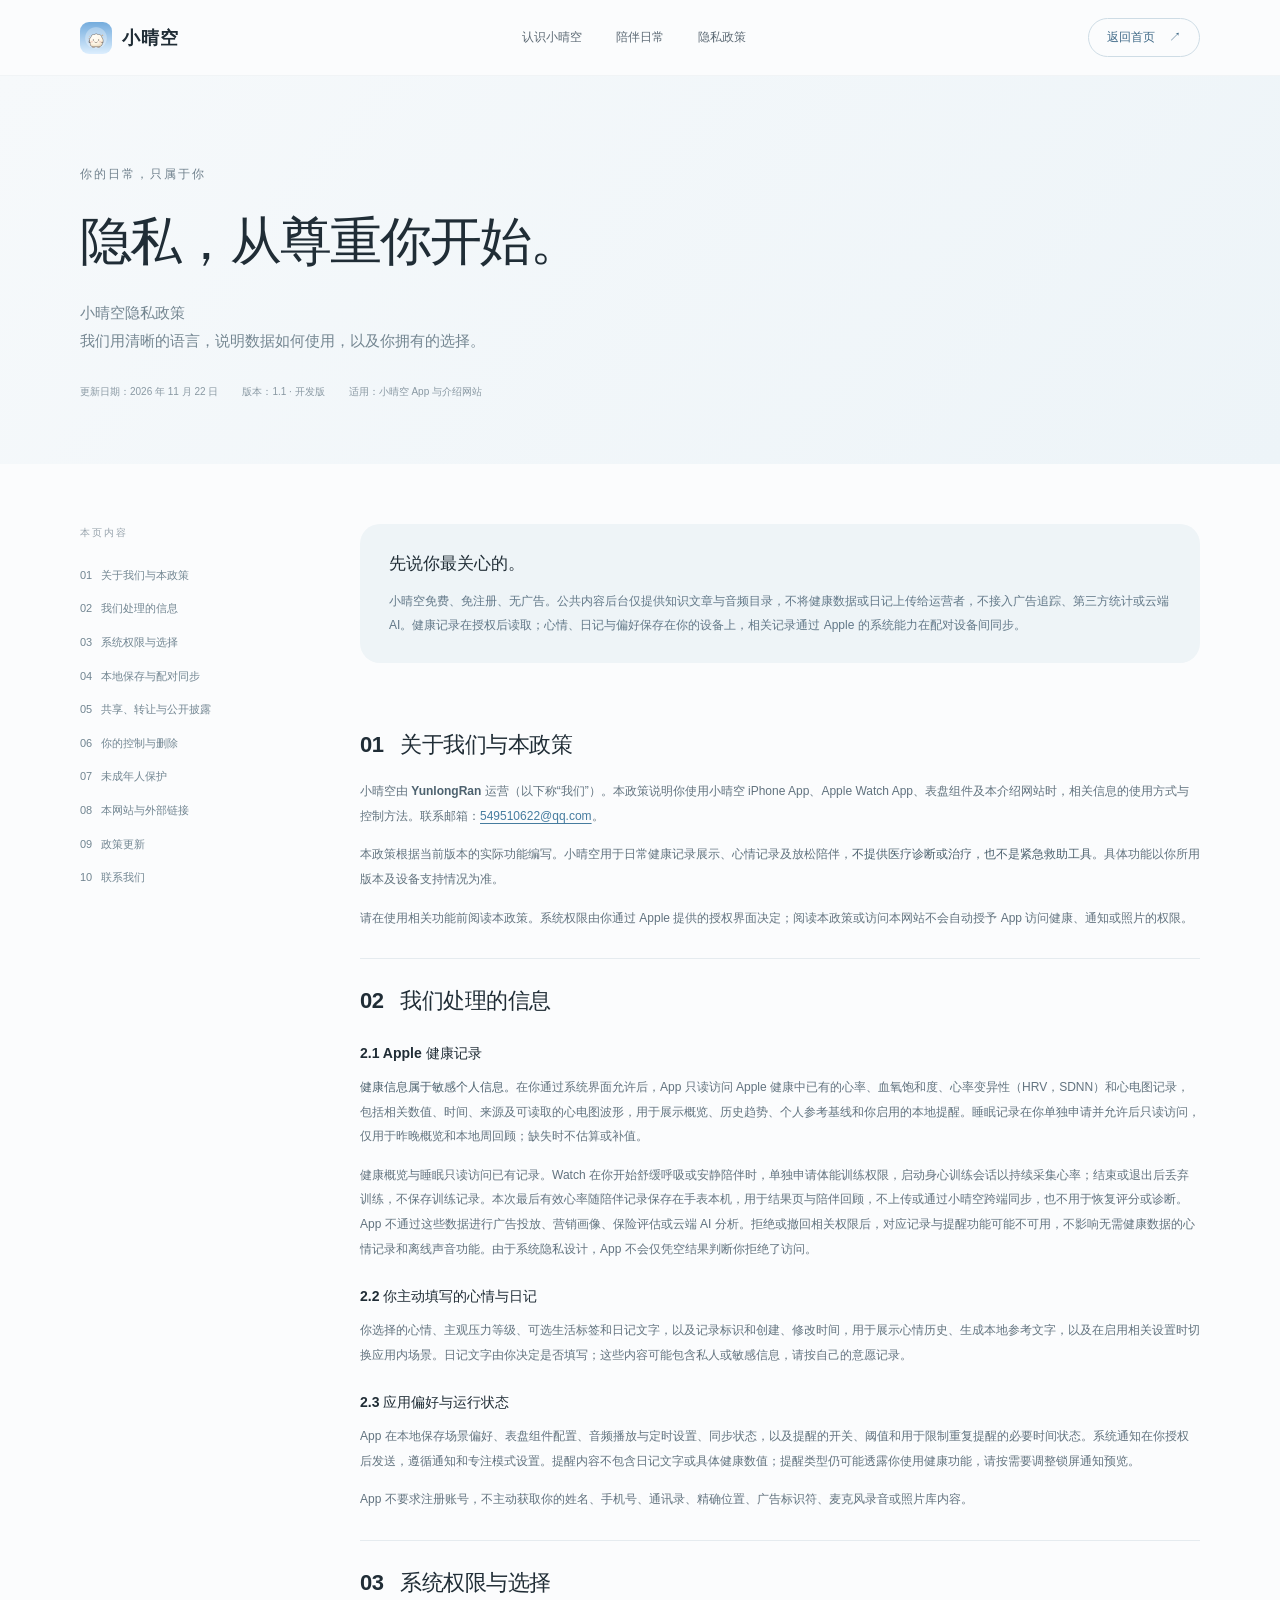
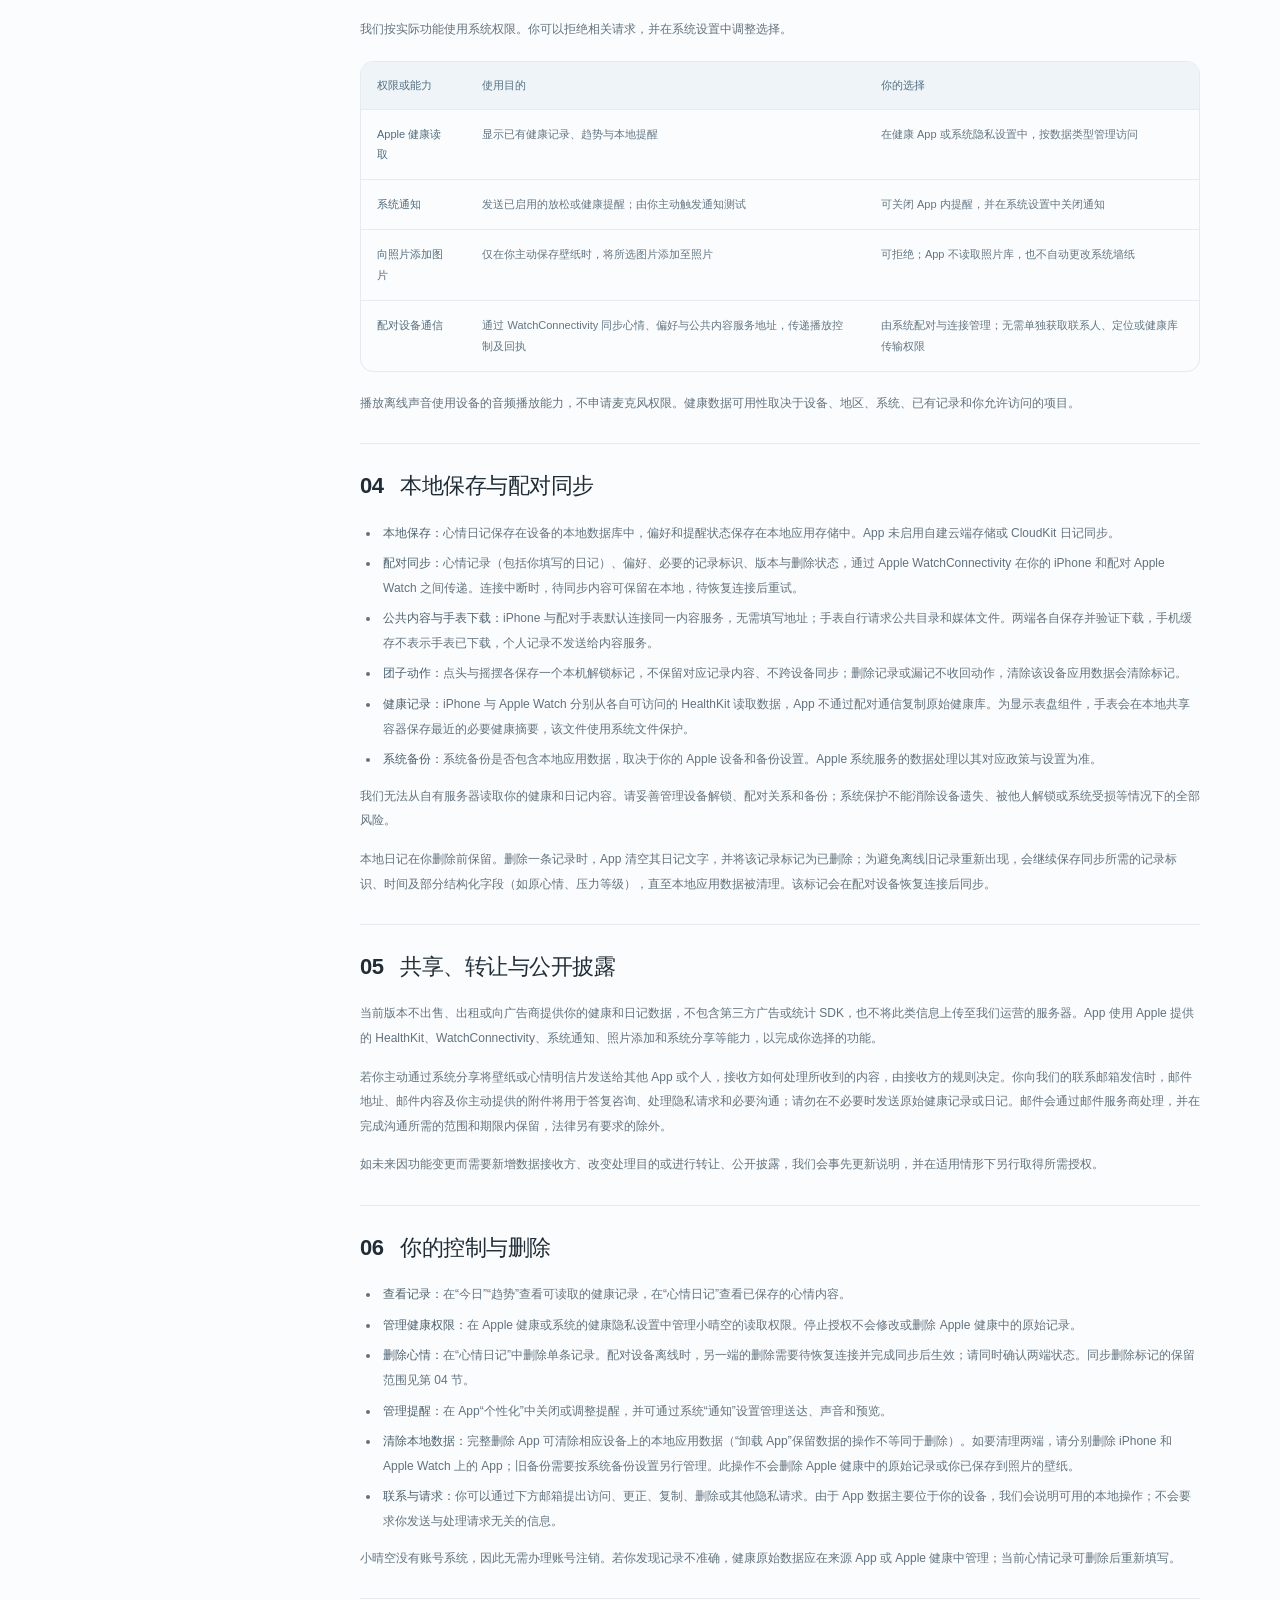
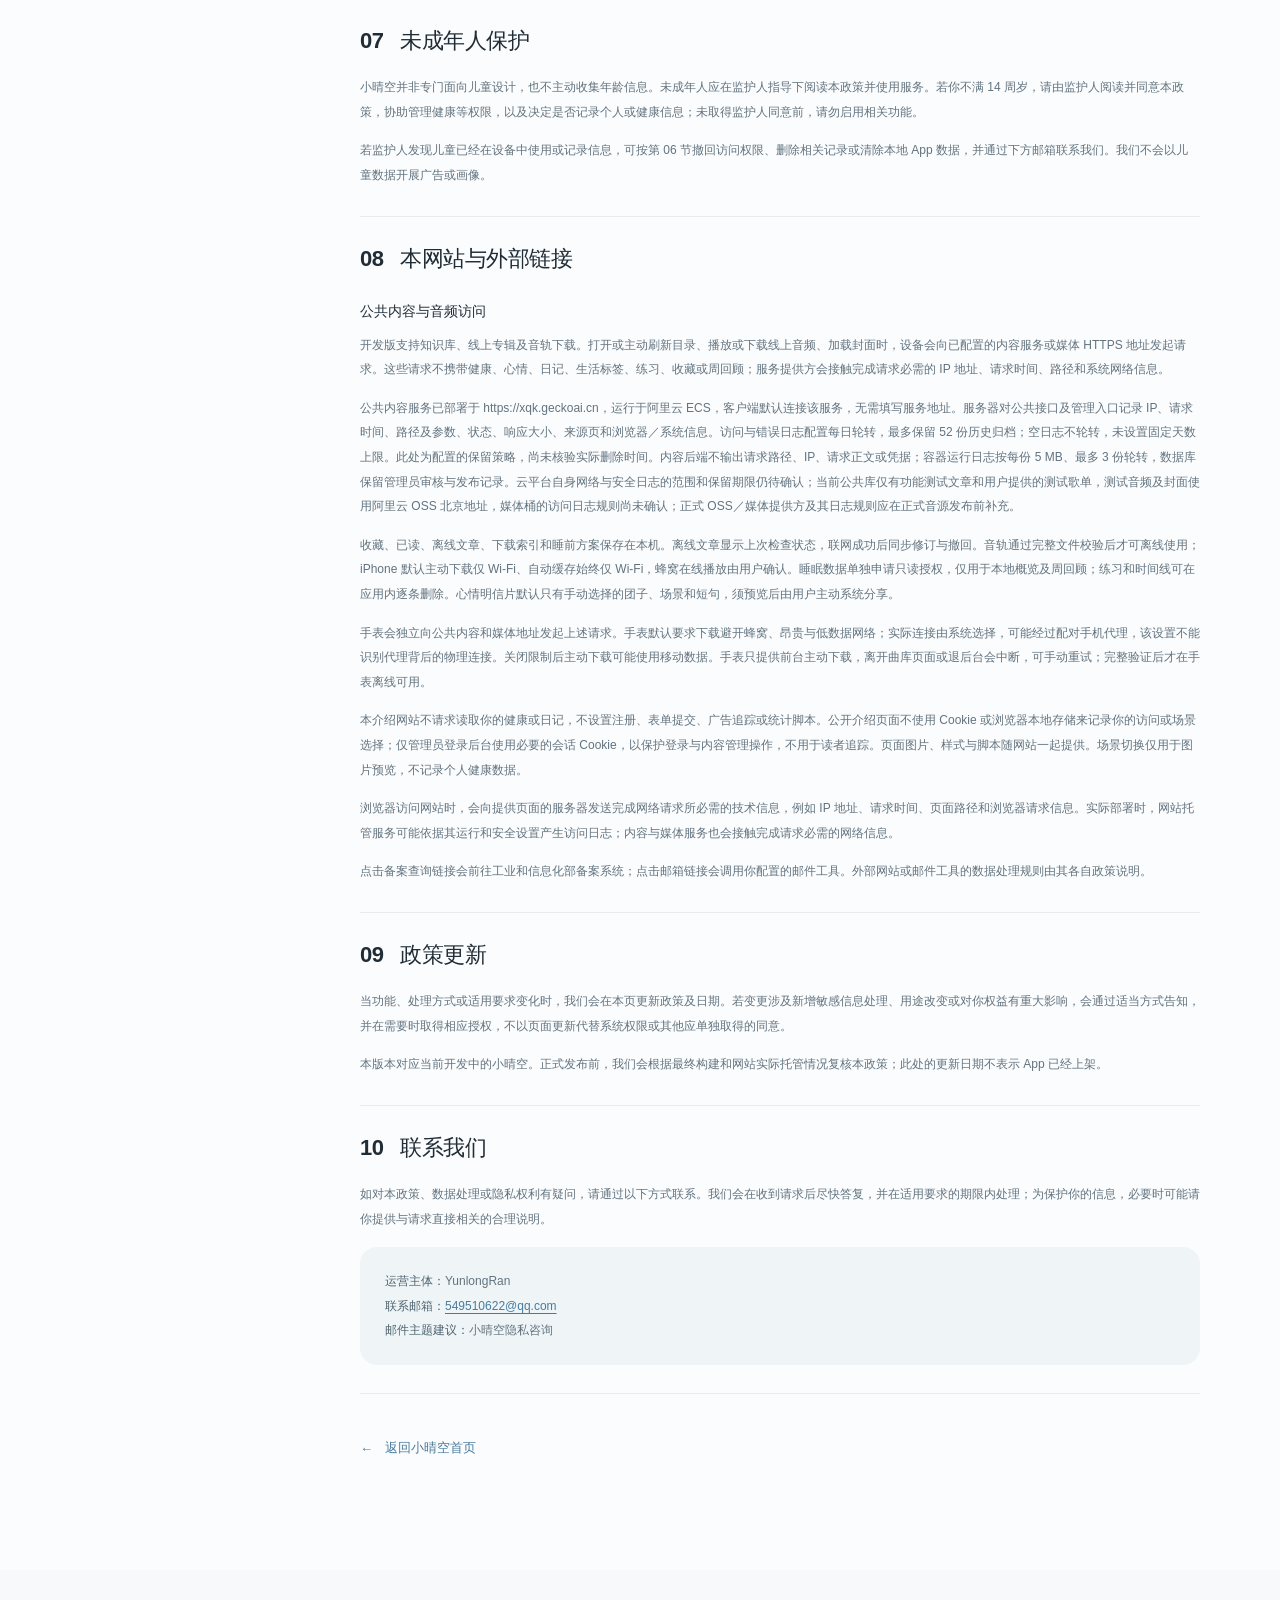
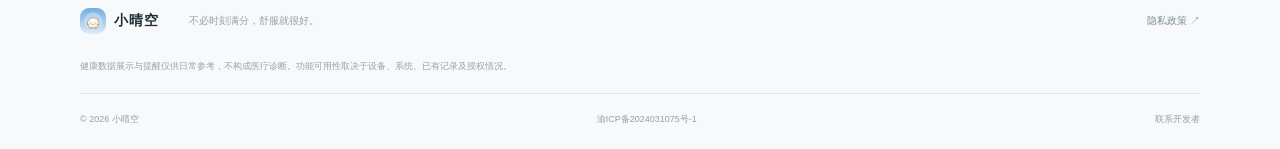
==== commit c210ca18: "feat: improve companionship results and add App Store assets" ====
--- a/website/privacy.html
+++ b/website/privacy.html
@@ -24,7 +24,7 @@
 
         <section id="about" class="policy-section"><h2>01 &nbsp; 关于我们与本政策</h2><p>小晴空由 <strong>YunlongRan</strong> 运营（以下称“我们”）。本政策说明你使用小晴空 iPhone App、Apple Watch App、表盘组件及本介绍网站时，相关信息的使用方式与控制方法。联系邮箱：<a href="mailto:549510622@qq.com">549510622@qq.com</a>。</p><p>本政策根据当前版本的实际功能编写。小晴空用于日常健康记录展示、心情记录及放松陪伴，<strong>不提供医疗诊断或治疗，也不是紧急救助工具</strong>。具体功能以你所用版本及设备支持情况为准。</p><p>请在使用相关功能前阅读本政策。系统权限由你通过 Apple 提供的授权界面决定；阅读本政策或访问本网站不会自动授予 App 访问健康、通知或照片的权限。</p></section>
 
-        <section id="information" class="policy-section"><h2>02 &nbsp; 我们处理的信息</h2><h3>2.1 Apple 健康记录</h3><p><strong>健康信息属于敏感个人信息。</strong>在你通过系统界面允许后，App 只读访问 Apple 健康中已有的心率、血氧饱和度、心率变异性（HRV，SDNN）和心电图记录，包括相关数值、时间、来源及可读取的心电图波形，用于展示概览、历史趋势、个人参考基线和你启用的本地提醒。睡眠记录在你单独申请并允许后只读访问，仅用于昨晚概览和本地周回顾；缺失时不估算或补值。</p><p>App 不向 Apple 健康写入或修改记录，不通过这些数据进行广告投放、营销画像、保险评估或云端 AI 分析。拒绝或撤回相关权限后，对应记录与提醒功能可能不可用，不影响无需健康数据的心情记录和离线声音功能。由于系统隐私设计，App 不会仅凭空结果判断你拒绝了访问。</p><h3>2.2 你主动填写的心情与日记</h3><p>你选择的心情、主观压力等级、可选生活标签和日记文字，以及记录标识和创建、修改时间，用于展示心情历史、生成本地参考文字，以及在启用相关设置时切换应用内场景。日记文字由你决定是否填写；这些内容可能包含私人或敏感信息，请按自己的意愿记录。</p><h3>2.3 应用偏好与运行状态</h3><p>App 在本地保存场景偏好、表盘组件配置、音频播放与定时设置、同步状态，以及提醒的开关、阈值和用于限制重复提醒的必要时间状态。系统通知在你授权后发送，遵循通知和专注模式设置。提醒内容不包含日记文字或具体健康数值；提醒类型仍可能透露你使用健康功能，请按需要调整锁屏通知预览。</p><p>App 不要求注册账号，不主动获取你的姓名、手机号、通讯录、精确位置、广告标识符、麦克风录音或照片库内容。</p></section>
+        <section id="information" class="policy-section"><h2>02 &nbsp; 我们处理的信息</h2><h3>2.1 Apple 健康记录</h3><p><strong>健康信息属于敏感个人信息。</strong>在你通过系统界面允许后，App 只读访问 Apple 健康中已有的心率、血氧饱和度、心率变异性（HRV，SDNN）和心电图记录，包括相关数值、时间、来源及可读取的心电图波形，用于展示概览、历史趋势、个人参考基线和你启用的本地提醒。睡眠记录在你单独申请并允许后只读访问，仅用于昨晚概览和本地周回顾；缺失时不估算或补值。</p><p>健康概览与睡眠只读访问已有记录。Watch 在你开始舒缓呼吸或安静陪伴时，单独申请体能训练权限，启动身心训练会话以持续采集心率；结束或退出后丢弃训练，不保存训练记录。本次最后有效心率随陪伴记录保存在手表本机，用于结果页与陪伴回顾，不上传或通过小晴空跨端同步，也不用于恢复评分或诊断。App 不通过这些数据进行广告投放、营销画像、保险评估或云端 AI 分析。拒绝或撤回相关权限后，对应记录与提醒功能可能不可用，不影响无需健康数据的心情记录和离线声音功能。由于系统隐私设计，App 不会仅凭空结果判断你拒绝了访问。</p><h3>2.2 你主动填写的心情与日记</h3><p>你选择的心情、主观压力等级、可选生活标签和日记文字，以及记录标识和创建、修改时间，用于展示心情历史、生成本地参考文字，以及在启用相关设置时切换应用内场景。日记文字由你决定是否填写；这些内容可能包含私人或敏感信息，请按自己的意愿记录。</p><h3>2.3 应用偏好与运行状态</h3><p>App 在本地保存场景偏好、表盘组件配置、音频播放与定时设置、同步状态，以及提醒的开关、阈值和用于限制重复提醒的必要时间状态。系统通知在你授权后发送，遵循通知和专注模式设置。提醒内容不包含日记文字或具体健康数值；提醒类型仍可能透露你使用健康功能，请按需要调整锁屏通知预览。</p><p>App 不要求注册账号，不主动获取你的姓名、手机号、通讯录、精确位置、广告标识符、麦克风录音或照片库内容。</p></section>
 
         <section id="permissions" class="policy-section"><h2>03 &nbsp; 系统权限与选择</h2><p>我们按实际功能使用系统权限。你可以拒绝相关请求，并在系统设置中调整选择。</p><div class="permission-table-wrap"><table class="permission-table"><thead><tr><th scope="col">权限或能力</th><th scope="col">使用目的</th><th scope="col">你的选择</th></tr></thead><tbody><tr><td>Apple 健康读取</td><td>显示已有健康记录、趋势与本地提醒</td><td>在健康 App 或系统隐私设置中，按数据类型管理访问</td></tr><tr><td>系统通知</td><td>发送已启用的放松或健康提醒；由你主动触发通知测试</td><td>可关闭 App 内提醒，并在系统设置中关闭通知</td></tr><tr><td>向照片添加图片</td><td>仅在你主动保存壁纸时，将所选图片添加至照片</td><td>可拒绝；App 不读取照片库，也不自动更改系统墙纸</td></tr><tr><td>配对设备通信</td><td>通过 WatchConnectivity 同步心情、偏好与公共内容服务地址，传递播放控制及回执</td><td>由系统配对与连接管理；无需单独获取联系人、定位或健康库传输权限</td></tr></tbody></table></div><p>播放离线声音使用设备的音频播放能力，不申请麦克风权限。健康数据可用性取决于设备、地区、系统、已有记录和你允许访问的项目。</p></section>
 
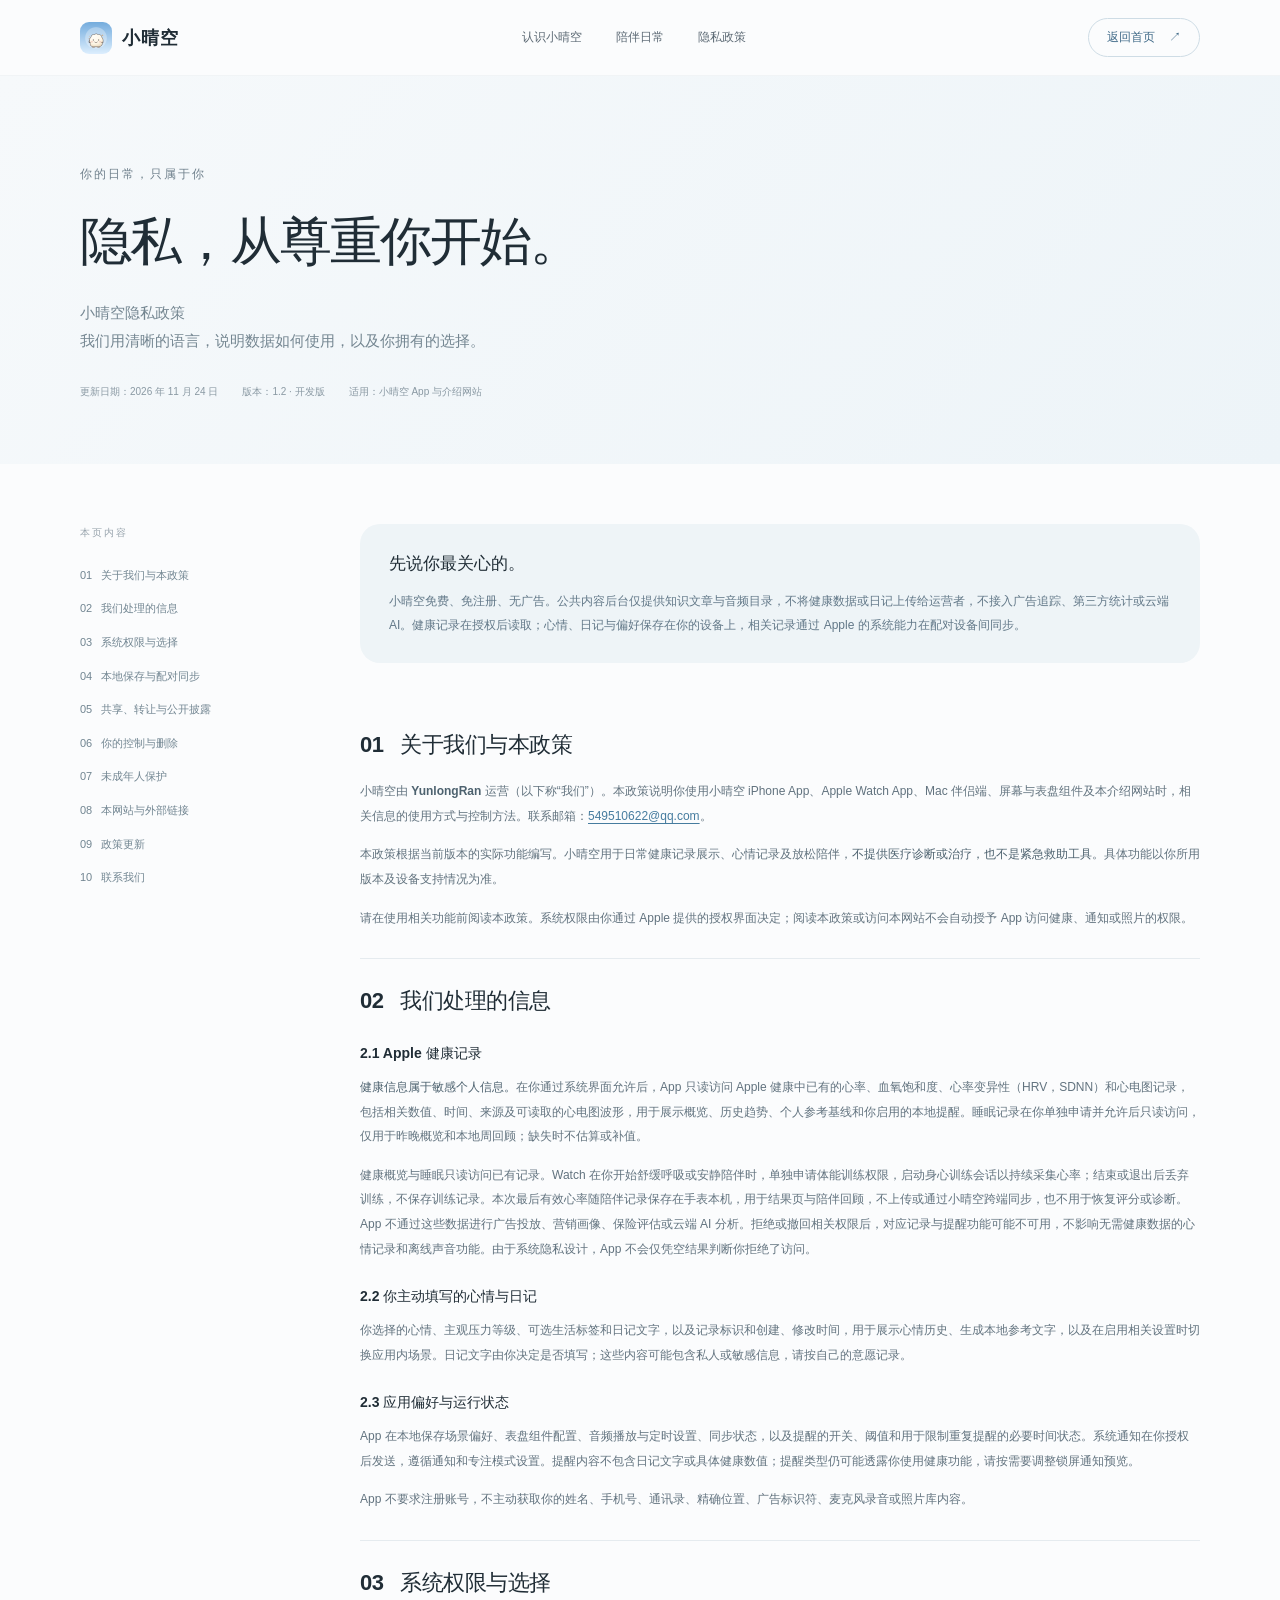
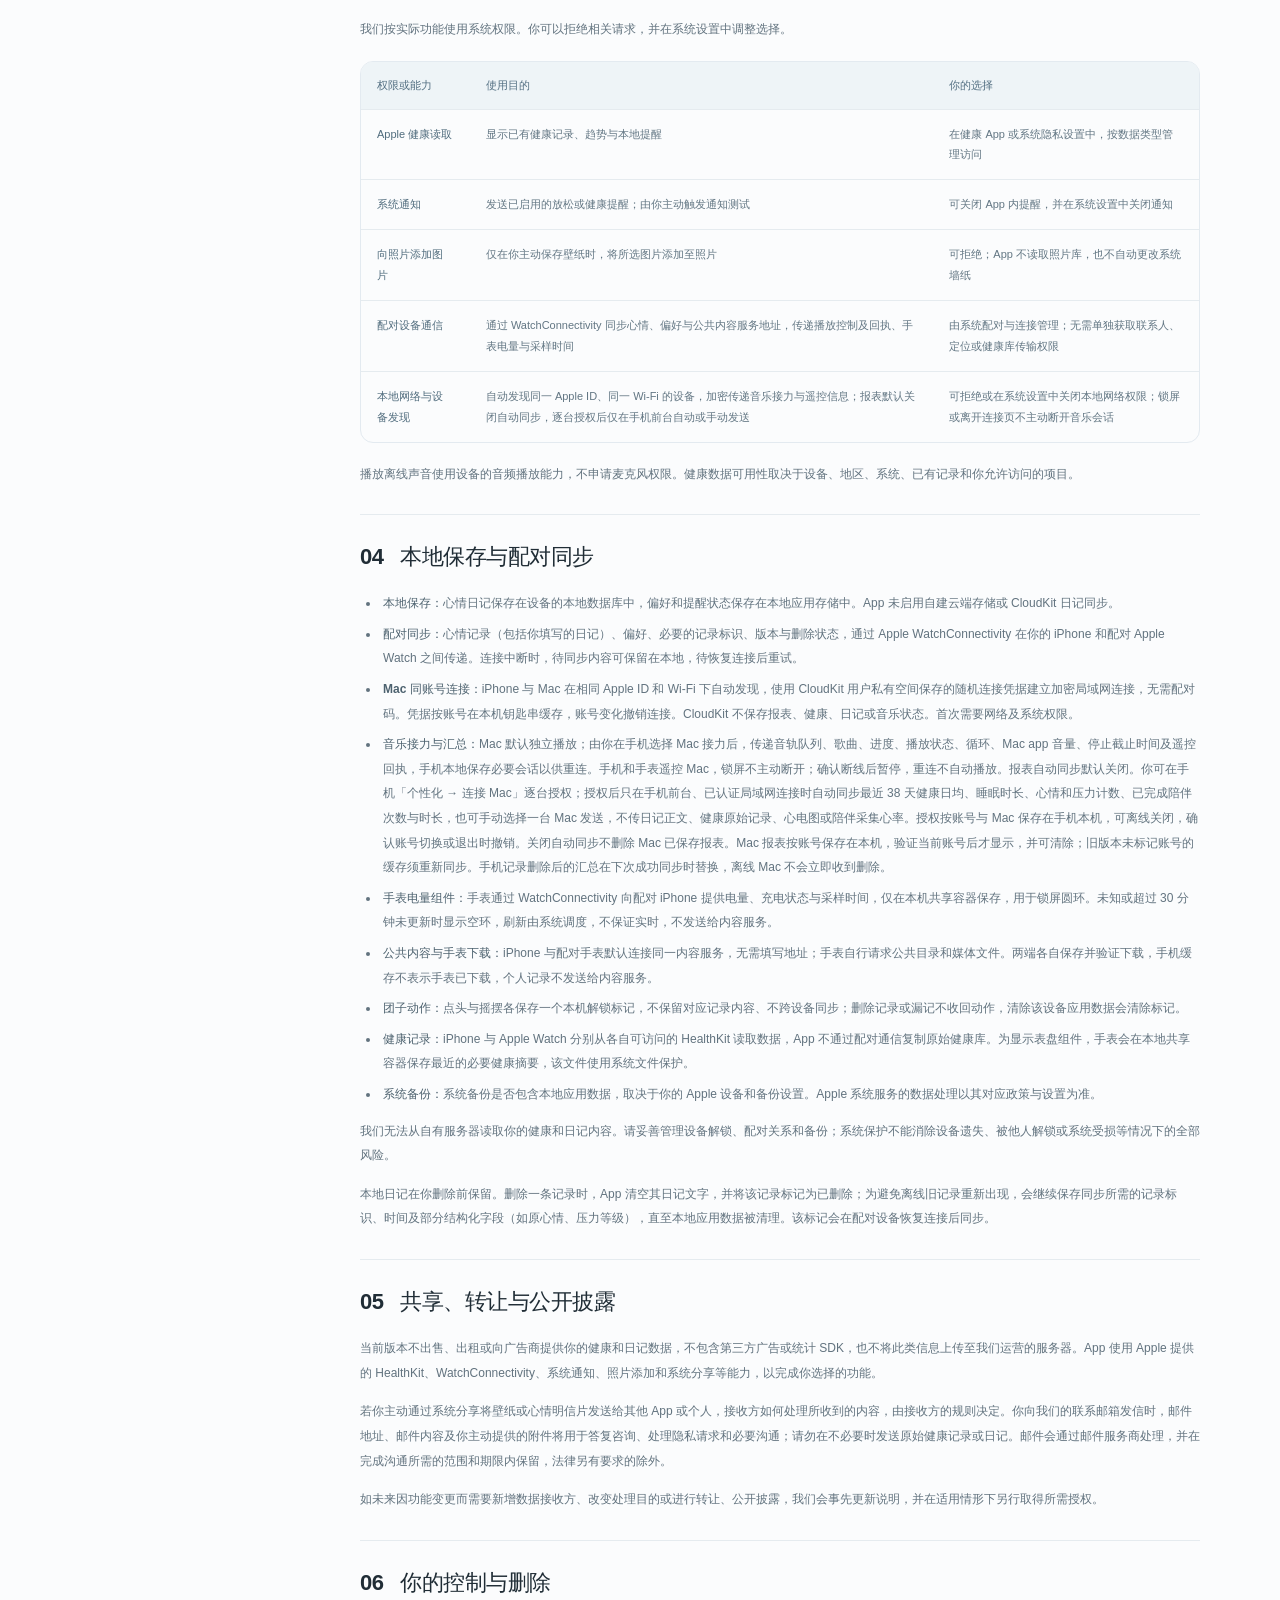
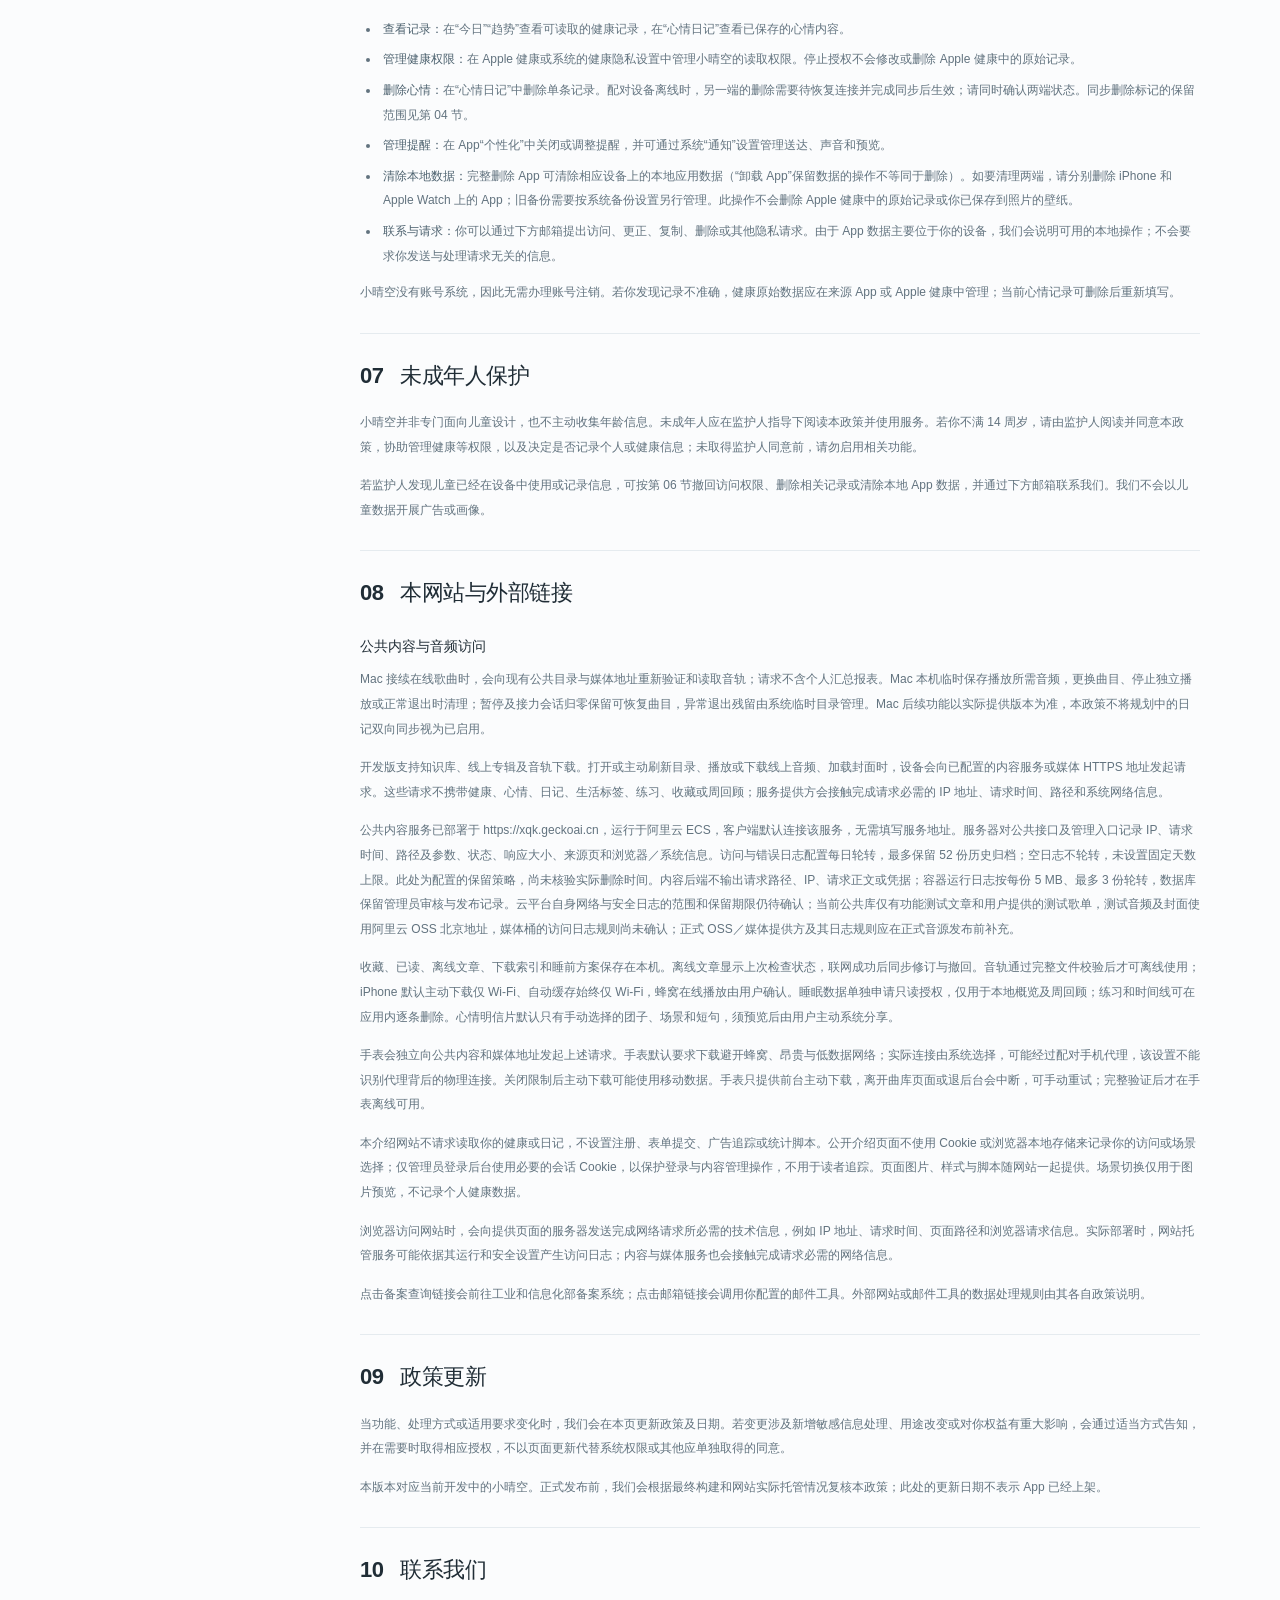
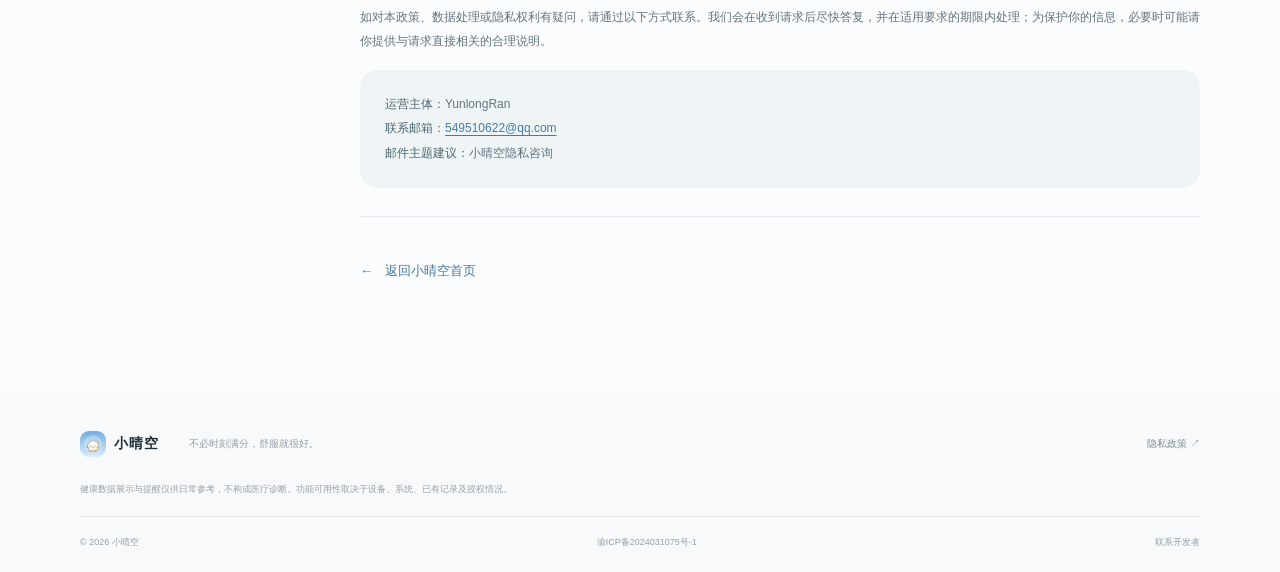
==== commit 380fca56: "feat: add native Mac companion and iPhone AirPlay playback Add Mac music, knowledge, reports and tru" ====
--- a/website/privacy.html
+++ b/website/privacy.html
@@ -15,20 +15,20 @@
   <a class="skip-link" href="#main">跳到隐私政策正文</a>
   <header class="site-header"><nav class="nav container" aria-label="主导航"><a class="brand" href="./" aria-label="小晴空首页"><img src="assets/app-icon.png" alt="" width="32" height="32"><span>小晴空</span></a><div class="nav-links"><a href="index.html#features">认识小晴空</a><a href="index.html#moments">陪伴日常</a><a href="privacy.html" aria-current="page">隐私政策</a></div><a class="nav-cta" href="index.html">返回首页 <span aria-hidden="true">↗</span></a></nav></header>
   <main id="main">
-    <div class="privacy-hero"><div class="container"><p class="eyebrow">你的日常，只属于你</p><h1>隐私，<br class="mobile-break">从尊重你开始。</h1><p class="privacy-lead">小晴空隐私政策<br>我们用清晰的语言，说明数据如何使用，以及你拥有的选择。</p><div class="policy-meta"><span>更新日期：2026 年 11 月 22 日</span><span>版本：1.1 · 开发版</span><span>适用：小晴空 App 与介绍网站</span></div></div></div>
+    <div class="privacy-hero"><div class="container"><p class="eyebrow">你的日常，只属于你</p><h1>隐私，<br class="mobile-break">从尊重你开始。</h1><p class="privacy-lead">小晴空隐私政策<br>我们用清晰的语言，说明数据如何使用，以及你拥有的选择。</p><div class="policy-meta"><span>更新日期：2026 年 11 月 24 日</span><span>版本：1.2 · 开发版</span><span>适用：小晴空 App 与介绍网站</span></div></div></div>
     <div class="policy-layout container">
       <aside class="policy-sidebar" aria-label="政策目录"><p>本页内容</p><ol><li><a href="#about">01 &nbsp; 关于我们与本政策</a></li><li><a href="#information">02 &nbsp; 我们处理的信息</a></li><li><a href="#permissions">03 &nbsp; 系统权限与选择</a></li><li><a href="#storage">04 &nbsp; 本地保存与配对同步</a></li><li><a href="#sharing">05 &nbsp; 共享、转让与公开披露</a></li><li><a href="#control">06 &nbsp; 你的控制与删除</a></li><li><a href="#children">07 &nbsp; 未成年人保护</a></li><li><a href="#website">08 &nbsp; 本网站与外部链接</a></li><li><a href="#changes">09 &nbsp; 政策更新</a></li><li><a href="#contact">10 &nbsp; 联系我们</a></li></ol></aside>
       <article class="policy-body" aria-label="小晴空隐私政策正文">
         <details class="policy-mobile-toc"><summary>查看政策目录</summary><ol><li><a href="#about">关于我们与本政策</a></li><li><a href="#information">我们处理的信息</a></li><li><a href="#permissions">系统权限与选择</a></li><li><a href="#storage">本地保存与配对同步</a></li><li><a href="#sharing">共享、转让与公开披露</a></li><li><a href="#control">你的控制与删除</a></li><li><a href="#children">未成年人保护</a></li><li><a href="#website">本网站与外部链接</a></li><li><a href="#changes">政策更新</a></li><li><a href="#contact">联系我们</a></li></ol></details>
         <div class="policy-summary"><h2>先说你最关心的。</h2><p>小晴空免费、免注册、无广告。公共内容后台仅提供知识文章与音频目录，不将健康数据或日记上传给运营者，不接入广告追踪、第三方统计或云端 AI。健康记录在授权后读取；心情、日记与偏好保存在你的设备上，相关记录通过 Apple 的系统能力在配对设备间同步。</p></div>
 
-        <section id="about" class="policy-section"><h2>01 &nbsp; 关于我们与本政策</h2><p>小晴空由 <strong>YunlongRan</strong> 运营（以下称“我们”）。本政策说明你使用小晴空 iPhone App、Apple Watch App、表盘组件及本介绍网站时，相关信息的使用方式与控制方法。联系邮箱：<a href="mailto:549510622@qq.com">549510622@qq.com</a>。</p><p>本政策根据当前版本的实际功能编写。小晴空用于日常健康记录展示、心情记录及放松陪伴，<strong>不提供医疗诊断或治疗，也不是紧急救助工具</strong>。具体功能以你所用版本及设备支持情况为准。</p><p>请在使用相关功能前阅读本政策。系统权限由你通过 Apple 提供的授权界面决定；阅读本政策或访问本网站不会自动授予 App 访问健康、通知或照片的权限。</p></section>
+        <section id="about" class="policy-section"><h2>01 &nbsp; 关于我们与本政策</h2><p>小晴空由 <strong>YunlongRan</strong> 运营（以下称“我们”）。本政策说明你使用小晴空 iPhone App、Apple Watch App、Mac 伴侣端、屏幕与表盘组件及本介绍网站时，相关信息的使用方式与控制方法。联系邮箱：<a href="mailto:549510622@qq.com">549510622@qq.com</a>。</p><p>本政策根据当前版本的实际功能编写。小晴空用于日常健康记录展示、心情记录及放松陪伴，<strong>不提供医疗诊断或治疗，也不是紧急救助工具</strong>。具体功能以你所用版本及设备支持情况为准。</p><p>请在使用相关功能前阅读本政策。系统权限由你通过 Apple 提供的授权界面决定；阅读本政策或访问本网站不会自动授予 App 访问健康、通知或照片的权限。</p></section>
 
         <section id="information" class="policy-section"><h2>02 &nbsp; 我们处理的信息</h2><h3>2.1 Apple 健康记录</h3><p><strong>健康信息属于敏感个人信息。</strong>在你通过系统界面允许后，App 只读访问 Apple 健康中已有的心率、血氧饱和度、心率变异性（HRV，SDNN）和心电图记录，包括相关数值、时间、来源及可读取的心电图波形，用于展示概览、历史趋势、个人参考基线和你启用的本地提醒。睡眠记录在你单独申请并允许后只读访问，仅用于昨晚概览和本地周回顾；缺失时不估算或补值。</p><p>健康概览与睡眠只读访问已有记录。Watch 在你开始舒缓呼吸或安静陪伴时，单独申请体能训练权限，启动身心训练会话以持续采集心率；结束或退出后丢弃训练，不保存训练记录。本次最后有效心率随陪伴记录保存在手表本机，用于结果页与陪伴回顾，不上传或通过小晴空跨端同步，也不用于恢复评分或诊断。App 不通过这些数据进行广告投放、营销画像、保险评估或云端 AI 分析。拒绝或撤回相关权限后，对应记录与提醒功能可能不可用，不影响无需健康数据的心情记录和离线声音功能。由于系统隐私设计，App 不会仅凭空结果判断你拒绝了访问。</p><h3>2.2 你主动填写的心情与日记</h3><p>你选择的心情、主观压力等级、可选生活标签和日记文字，以及记录标识和创建、修改时间，用于展示心情历史、生成本地参考文字，以及在启用相关设置时切换应用内场景。日记文字由你决定是否填写；这些内容可能包含私人或敏感信息，请按自己的意愿记录。</p><h3>2.3 应用偏好与运行状态</h3><p>App 在本地保存场景偏好、表盘组件配置、音频播放与定时设置、同步状态，以及提醒的开关、阈值和用于限制重复提醒的必要时间状态。系统通知在你授权后发送，遵循通知和专注模式设置。提醒内容不包含日记文字或具体健康数值；提醒类型仍可能透露你使用健康功能，请按需要调整锁屏通知预览。</p><p>App 不要求注册账号，不主动获取你的姓名、手机号、通讯录、精确位置、广告标识符、麦克风录音或照片库内容。</p></section>
 
-        <section id="permissions" class="policy-section"><h2>03 &nbsp; 系统权限与选择</h2><p>我们按实际功能使用系统权限。你可以拒绝相关请求，并在系统设置中调整选择。</p><div class="permission-table-wrap"><table class="permission-table"><thead><tr><th scope="col">权限或能力</th><th scope="col">使用目的</th><th scope="col">你的选择</th></tr></thead><tbody><tr><td>Apple 健康读取</td><td>显示已有健康记录、趋势与本地提醒</td><td>在健康 App 或系统隐私设置中，按数据类型管理访问</td></tr><tr><td>系统通知</td><td>发送已启用的放松或健康提醒；由你主动触发通知测试</td><td>可关闭 App 内提醒，并在系统设置中关闭通知</td></tr><tr><td>向照片添加图片</td><td>仅在你主动保存壁纸时，将所选图片添加至照片</td><td>可拒绝；App 不读取照片库，也不自动更改系统墙纸</td></tr><tr><td>配对设备通信</td><td>通过 WatchConnectivity 同步心情、偏好与公共内容服务地址，传递播放控制及回执</td><td>由系统配对与连接管理；无需单独获取联系人、定位或健康库传输权限</td></tr></tbody></table></div><p>播放离线声音使用设备的音频播放能力，不申请麦克风权限。健康数据可用性取决于设备、地区、系统、已有记录和你允许访问的项目。</p></section>
+        <section id="permissions" class="policy-section"><h2>03 &nbsp; 系统权限与选择</h2><p>我们按实际功能使用系统权限。你可以拒绝相关请求，并在系统设置中调整选择。</p><div class="permission-table-wrap"><table class="permission-table"><thead><tr><th scope="col">权限或能力</th><th scope="col">使用目的</th><th scope="col">你的选择</th></tr></thead><tbody><tr><td>Apple 健康读取</td><td>显示已有健康记录、趋势与本地提醒</td><td>在健康 App 或系统隐私设置中，按数据类型管理访问</td></tr><tr><td>系统通知</td><td>发送已启用的放松或健康提醒；由你主动触发通知测试</td><td>可关闭 App 内提醒，并在系统设置中关闭通知</td></tr><tr><td>向照片添加图片</td><td>仅在你主动保存壁纸时，将所选图片添加至照片</td><td>可拒绝；App 不读取照片库，也不自动更改系统墙纸</td></tr><tr><td>配对设备通信</td><td>通过 WatchConnectivity 同步心情、偏好与公共内容服务地址，传递播放控制及回执、手表电量与采样时间</td><td>由系统配对与连接管理；无需单独获取联系人、定位或健康库传输权限</td></tr><tr><td>本地网络与设备发现</td><td>自动发现同一 Apple ID、同一 Wi-Fi 的设备，加密传递音乐接力与遥控信息；报表默认关闭自动同步，逐台授权后仅在手机前台自动或手动发送</td><td>可拒绝或在系统设置中关闭本地网络权限；锁屏或离开连接页不主动断开音乐会话</td></tr></tbody></table></div><p>播放离线声音使用设备的音频播放能力，不申请麦克风权限。健康数据可用性取决于设备、地区、系统、已有记录和你允许访问的项目。</p></section>
 
-        <section id="storage" class="policy-section"><h2>04 &nbsp; 本地保存与配对同步</h2><ul><li><strong>本地保存：</strong>心情日记保存在设备的本地数据库中，偏好和提醒状态保存在本地应用存储中。App 未启用自建云端存储或 CloudKit 日记同步。</li><li><strong>配对同步：</strong>心情记录（包括你填写的日记）、偏好、必要的记录标识、版本与删除状态，通过 Apple WatchConnectivity 在你的 iPhone 和配对 Apple Watch 之间传递。连接中断时，待同步内容可保留在本地，待恢复连接后重试。</li><li><strong>公共内容与手表下载：</strong>iPhone 与配对手表默认连接同一内容服务，无需填写地址；手表自行请求公共目录和媒体文件。两端各自保存并验证下载，手机缓存不表示手表已下载，个人记录不发送给内容服务。</li><li><strong>团子动作：</strong>点头与摇摆各保存一个本机解锁标记，不保留对应记录内容、不跨设备同步；删除记录或漏记不收回动作，清除该设备应用数据会清除标记。</li><li><strong>健康记录：</strong>iPhone 与 Apple Watch 分别从各自可访问的 HealthKit 读取数据，App 不通过配对通信复制原始健康库。为显示表盘组件，手表会在本地共享容器保存最近的必要健康摘要，该文件使用系统文件保护。</li><li><strong>系统备份：</strong>系统备份是否包含本地应用数据，取决于你的 Apple 设备和备份设置。Apple 系统服务的数据处理以其对应政策与设置为准。</li></ul><p>我们无法从自有服务器读取你的健康和日记内容。请妥善管理设备解锁、配对关系和备份；系统保护不能消除设备遗失、被他人解锁或系统受损等情况下的全部风险。</p><p>本地日记在你删除前保留。删除一条记录时，App 清空其日记文字，并将该记录标记为已删除；为避免离线旧记录重新出现，会继续保存同步所需的记录标识、时间及部分结构化字段（如原心情、压力等级），直至本地应用数据被清理。该标记会在配对设备恢复连接后同步。</p></section>
+        <section id="storage" class="policy-section"><h2>04 &nbsp; 本地保存与配对同步</h2><ul><li><strong>本地保存：</strong>心情日记保存在设备的本地数据库中，偏好和提醒状态保存在本地应用存储中。App 未启用自建云端存储或 CloudKit 日记同步。</li><li><strong>配对同步：</strong>心情记录（包括你填写的日记）、偏好、必要的记录标识、版本与删除状态，通过 Apple WatchConnectivity 在你的 iPhone 和配对 Apple Watch 之间传递。连接中断时，待同步内容可保留在本地，待恢复连接后重试。</li><li><strong>Mac 同账号连接：</strong>iPhone 与 Mac 在相同 Apple ID 和 Wi-Fi 下自动发现，使用 CloudKit 用户私有空间保存的随机连接凭据建立加密局域网连接，无需配对码。凭据按账号在本机钥匙串缓存，账号变化撤销连接。CloudKit 不保存报表、健康、日记或音乐状态。首次需要网络及系统权限。</li><li><strong>音乐接力与汇总：</strong>Mac 默认独立播放；由你在手机选择 Mac 接力后，传递音轨队列、歌曲、进度、播放状态、循环、Mac app 音量、停止截止时间及遥控回执，手机本地保存必要会话以供重连。手机和手表遥控 Mac，锁屏不主动断开；确认断线后暂停，重连不自动播放。报表自动同步默认关闭。你可在手机「个性化 → 连接 Mac」逐台授权；授权后只在手机前台、已认证局域网连接时自动同步最近 38 天健康日均、睡眠时长、心情和压力计数、已完成陪伴次数与时长，也可手动选择一台 Mac 发送，不传日记正文、健康原始记录、心电图或陪伴采集心率。授权按账号与 Mac 保存在手机本机，可离线关闭，确认账号切换或退出时撤销。关闭自动同步不删除 Mac 已保存报表。Mac 报表按账号保存在本机，验证当前账号后才显示，并可清除；旧版本未标记账号的缓存须重新同步。手机记录删除后的汇总在下次成功同步时替换，离线 Mac 不会立即收到删除。</li><li><strong>手表电量组件：</strong>手表通过 WatchConnectivity 向配对 iPhone 提供电量、充电状态与采样时间，仅在本机共享容器保存，用于锁屏圆环。未知或超过 30 分钟未更新时显示空环，刷新由系统调度，不保证实时，不发送给内容服务。</li><li><strong>公共内容与手表下载：</strong>iPhone 与配对手表默认连接同一内容服务，无需填写地址；手表自行请求公共目录和媒体文件。两端各自保存并验证下载，手机缓存不表示手表已下载，个人记录不发送给内容服务。</li><li><strong>团子动作：</strong>点头与摇摆各保存一个本机解锁标记，不保留对应记录内容、不跨设备同步；删除记录或漏记不收回动作，清除该设备应用数据会清除标记。</li><li><strong>健康记录：</strong>iPhone 与 Apple Watch 分别从各自可访问的 HealthKit 读取数据，App 不通过配对通信复制原始健康库。为显示表盘组件，手表会在本地共享容器保存最近的必要健康摘要，该文件使用系统文件保护。</li><li><strong>系统备份：</strong>系统备份是否包含本地应用数据，取决于你的 Apple 设备和备份设置。Apple 系统服务的数据处理以其对应政策与设置为准。</li></ul><p>我们无法从自有服务器读取你的健康和日记内容。请妥善管理设备解锁、配对关系和备份；系统保护不能消除设备遗失、被他人解锁或系统受损等情况下的全部风险。</p><p>本地日记在你删除前保留。删除一条记录时，App 清空其日记文字，并将该记录标记为已删除；为避免离线旧记录重新出现，会继续保存同步所需的记录标识、时间及部分结构化字段（如原心情、压力等级），直至本地应用数据被清理。该标记会在配对设备恢复连接后同步。</p></section>
 
         <section id="sharing" class="policy-section"><h2>05 &nbsp; 共享、转让与公开披露</h2><p>当前版本不出售、出租或向广告商提供你的健康和日记数据，不包含第三方广告或统计 SDK，也不将此类信息上传至我们运营的服务器。App 使用 Apple 提供的 HealthKit、WatchConnectivity、系统通知、照片添加和系统分享等能力，以完成你选择的功能。</p><p>若你主动通过系统分享将壁纸或心情明信片发送给其他 App 或个人，接收方如何处理所收到的内容，由接收方的规则决定。你向我们的联系邮箱发信时，邮件地址、邮件内容及你主动提供的附件将用于答复咨询、处理隐私请求和必要沟通；请勿在不必要时发送原始健康记录或日记。邮件会通过邮件服务商处理，并在完成沟通所需的范围和期限内保留，法律另有要求的除外。</p><p>如未来因功能变更而需要新增数据接收方、改变处理目的或进行转让、公开披露，我们会事先更新说明，并在适用情形下另行取得所需授权。</p></section>
 
@@ -36,7 +36,7 @@
 
         <section id="children" class="policy-section"><h2>07 &nbsp; 未成年人保护</h2><p>小晴空并非专门面向儿童设计，也不主动收集年龄信息。未成年人应在监护人指导下阅读本政策并使用服务。若你不满 14 周岁，请由监护人阅读并同意本政策，协助管理健康等权限，以及决定是否记录个人或健康信息；未取得监护人同意前，请勿启用相关功能。</p><p>若监护人发现儿童已经在设备中使用或记录信息，可按第 06 节撤回访问权限、删除相关记录或清除本地 App 数据，并通过下方邮箱联系我们。我们不会以儿童数据开展广告或画像。</p></section>
 
-        <section id="website" class="policy-section"><h2>08 &nbsp; 本网站与外部链接</h2><h3>公共内容与音频访问</h3><p>开发版支持知识库、线上专辑及音轨下载。打开或主动刷新目录、播放或下载线上音频、加载封面时，设备会向已配置的内容服务或媒体 HTTPS 地址发起请求。这些请求不携带健康、心情、日记、生活标签、练习、收藏或周回顾；服务提供方会接触完成请求必需的 IP 地址、请求时间、路径和系统网络信息。</p><p>公共内容服务已部署于 https://xqk.geckoai.cn，运行于阿里云 ECS，客户端默认连接该服务，无需填写服务地址。服务器对公共接口及管理入口记录 IP、请求时间、路径及参数、状态、响应大小、来源页和浏览器／系统信息。访问与错误日志配置每日轮转，最多保留 52 份历史归档；空日志不轮转，未设置固定天数上限。此处为配置的保留策略，尚未核验实际删除时间。内容后端不输出请求路径、IP、请求正文或凭据；容器运行日志按每份 5 MB、最多 3 份轮转，数据库保留管理员审核与发布记录。云平台自身网络与安全日志的范围和保留期限仍待确认；当前公共库仅有功能测试文章和用户提供的测试歌单，测试音频及封面使用阿里云 OSS 北京地址，媒体桶的访问日志规则尚未确认；正式 OSS／媒体提供方及其日志规则应在正式音源发布前补充。</p><p>收藏、已读、离线文章、下载索引和睡前方案保存在本机。离线文章显示上次检查状态，联网成功后同步修订与撤回。音轨通过完整文件校验后才可离线使用；iPhone 默认主动下载仅 Wi-Fi、自动缓存始终仅 Wi-Fi，蜂窝在线播放由用户确认。睡眠数据单独申请只读授权，仅用于本地概览及周回顾；练习和时间线可在应用内逐条删除。心情明信片默认只有手动选择的团子、场景和短句，须预览后由用户主动系统分享。</p><p>手表会独立向公共内容和媒体地址发起上述请求。手表默认要求下载避开蜂窝、昂贵与低数据网络；实际连接由系统选择，可能经过配对手机代理，该设置不能识别代理背后的物理连接。关闭限制后主动下载可能使用移动数据。手表只提供前台主动下载，离开曲库页面或退后台会中断，可手动重试；完整验证后才在手表离线可用。</p><p>本介绍网站不请求读取你的健康或日记，不设置注册、表单提交、广告追踪或统计脚本。公开介绍页面不使用 Cookie 或浏览器本地存储来记录你的访问或场景选择；仅管理员登录后台使用必要的会话 Cookie，以保护登录与内容管理操作，不用于读者追踪。页面图片、样式与脚本随网站一起提供。场景切换仅用于图片预览，不记录个人健康数据。</p><p>浏览器访问网站时，会向提供页面的服务器发送完成网络请求所必需的技术信息，例如 IP 地址、请求时间、页面路径和浏览器请求信息。实际部署时，网站托管服务可能依据其运行和安全设置产生访问日志；内容与媒体服务也会接触完成请求必需的网络信息。</p><p>点击备案查询链接会前往工业和信息化部备案系统；点击邮箱链接会调用你配置的邮件工具。外部网站或邮件工具的数据处理规则由其各自政策说明。</p></section>
+        <section id="website" class="policy-section"><h2>08 &nbsp; 本网站与外部链接</h2><h3>公共内容与音频访问</h3><p>Mac 接续在线歌曲时，会向现有公共目录与媒体地址重新验证和读取音轨；请求不含个人汇总报表。Mac 本机临时保存播放所需音频，更换曲目、停止独立播放或正常退出时清理；暂停及接力会话归零保留可恢复曲目，异常退出残留由系统临时目录管理。Mac 后续功能以实际提供版本为准，本政策不将规划中的日记双向同步视为已启用。</p><p>开发版支持知识库、线上专辑及音轨下载。打开或主动刷新目录、播放或下载线上音频、加载封面时，设备会向已配置的内容服务或媒体 HTTPS 地址发起请求。这些请求不携带健康、心情、日记、生活标签、练习、收藏或周回顾；服务提供方会接触完成请求必需的 IP 地址、请求时间、路径和系统网络信息。</p><p>公共内容服务已部署于 https://xqk.geckoai.cn，运行于阿里云 ECS，客户端默认连接该服务，无需填写服务地址。服务器对公共接口及管理入口记录 IP、请求时间、路径及参数、状态、响应大小、来源页和浏览器／系统信息。访问与错误日志配置每日轮转，最多保留 52 份历史归档；空日志不轮转，未设置固定天数上限。此处为配置的保留策略，尚未核验实际删除时间。内容后端不输出请求路径、IP、请求正文或凭据；容器运行日志按每份 5 MB、最多 3 份轮转，数据库保留管理员审核与发布记录。云平台自身网络与安全日志的范围和保留期限仍待确认；当前公共库仅有功能测试文章和用户提供的测试歌单，测试音频及封面使用阿里云 OSS 北京地址，媒体桶的访问日志规则尚未确认；正式 OSS／媒体提供方及其日志规则应在正式音源发布前补充。</p><p>收藏、已读、离线文章、下载索引和睡前方案保存在本机。离线文章显示上次检查状态，联网成功后同步修订与撤回。音轨通过完整文件校验后才可离线使用；iPhone 默认主动下载仅 Wi-Fi、自动缓存始终仅 Wi-Fi，蜂窝在线播放由用户确认。睡眠数据单独申请只读授权，仅用于本地概览及周回顾；练习和时间线可在应用内逐条删除。心情明信片默认只有手动选择的团子、场景和短句，须预览后由用户主动系统分享。</p><p>手表会独立向公共内容和媒体地址发起上述请求。手表默认要求下载避开蜂窝、昂贵与低数据网络；实际连接由系统选择，可能经过配对手机代理，该设置不能识别代理背后的物理连接。关闭限制后主动下载可能使用移动数据。手表只提供前台主动下载，离开曲库页面或退后台会中断，可手动重试；完整验证后才在手表离线可用。</p><p>本介绍网站不请求读取你的健康或日记，不设置注册、表单提交、广告追踪或统计脚本。公开介绍页面不使用 Cookie 或浏览器本地存储来记录你的访问或场景选择；仅管理员登录后台使用必要的会话 Cookie，以保护登录与内容管理操作，不用于读者追踪。页面图片、样式与脚本随网站一起提供。场景切换仅用于图片预览，不记录个人健康数据。</p><p>浏览器访问网站时，会向提供页面的服务器发送完成网络请求所必需的技术信息，例如 IP 地址、请求时间、页面路径和浏览器请求信息。实际部署时，网站托管服务可能依据其运行和安全设置产生访问日志；内容与媒体服务也会接触完成请求必需的网络信息。</p><p>点击备案查询链接会前往工业和信息化部备案系统；点击邮箱链接会调用你配置的邮件工具。外部网站或邮件工具的数据处理规则由其各自政策说明。</p></section>
 
         <section id="changes" class="policy-section"><h2>09 &nbsp; 政策更新</h2><p>当功能、处理方式或适用要求变化时，我们会在本页更新政策及日期。若变更涉及新增敏感信息处理、用途改变或对你权益有重大影响，会通过适当方式告知，并在需要时取得相应授权，不以页面更新代替系统权限或其他应单独取得的同意。</p><p>本版本对应当前开发中的小晴空。正式发布前，我们会根据最终构建和网站实际托管情况复核本政策；此处的更新日期不表示 App 已经上架。</p></section>
 
